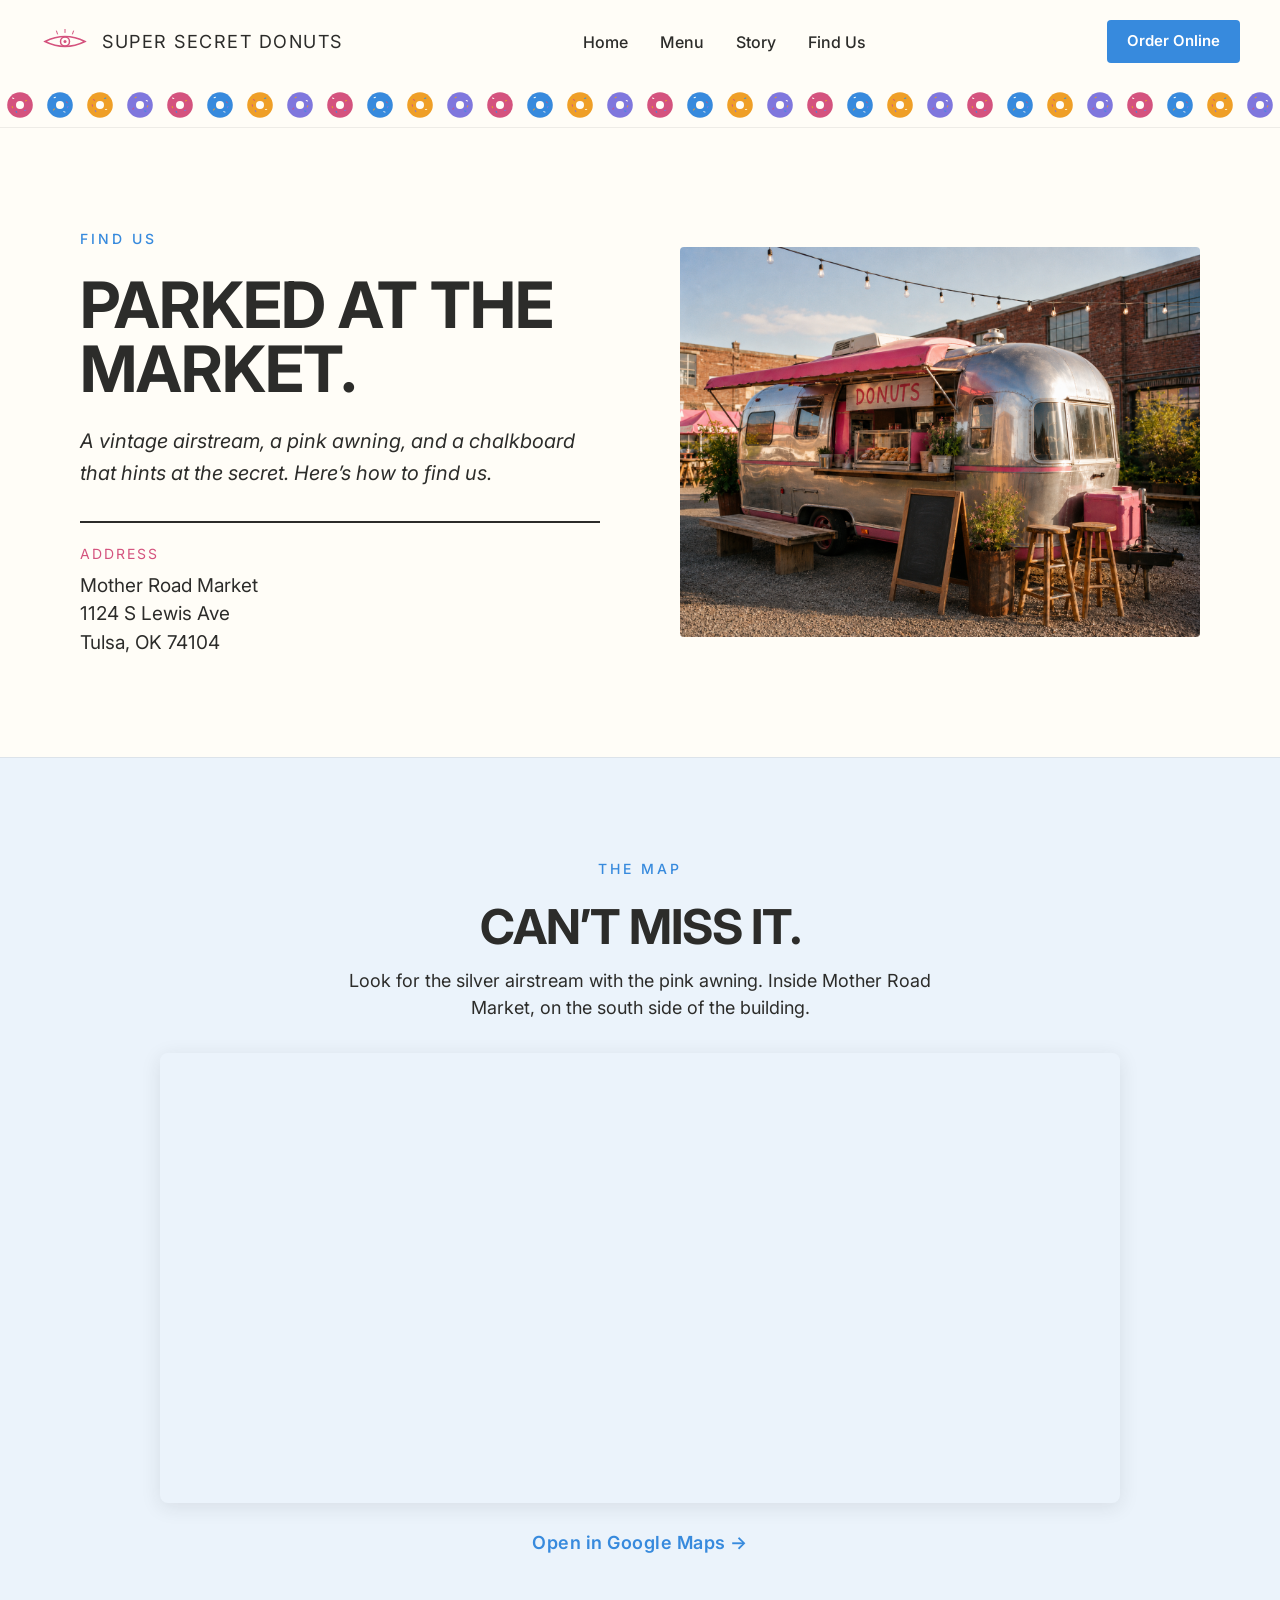
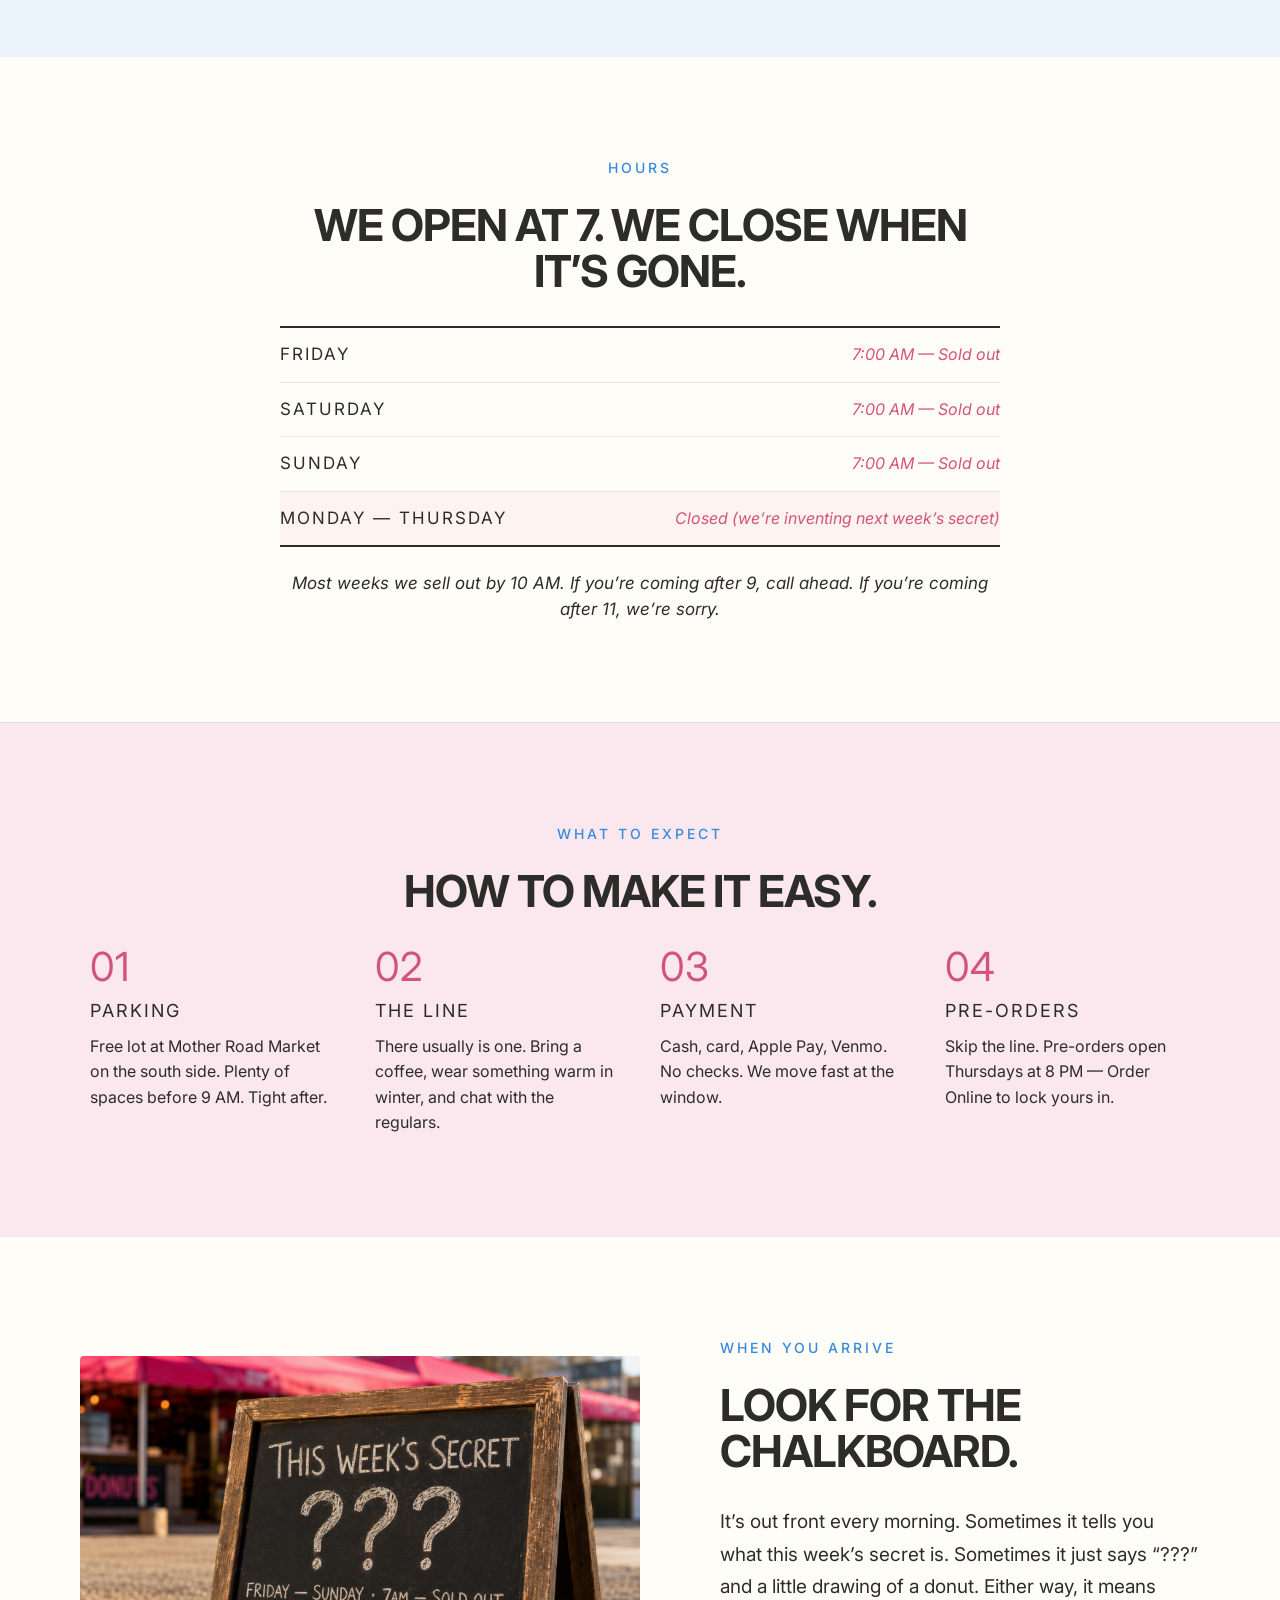
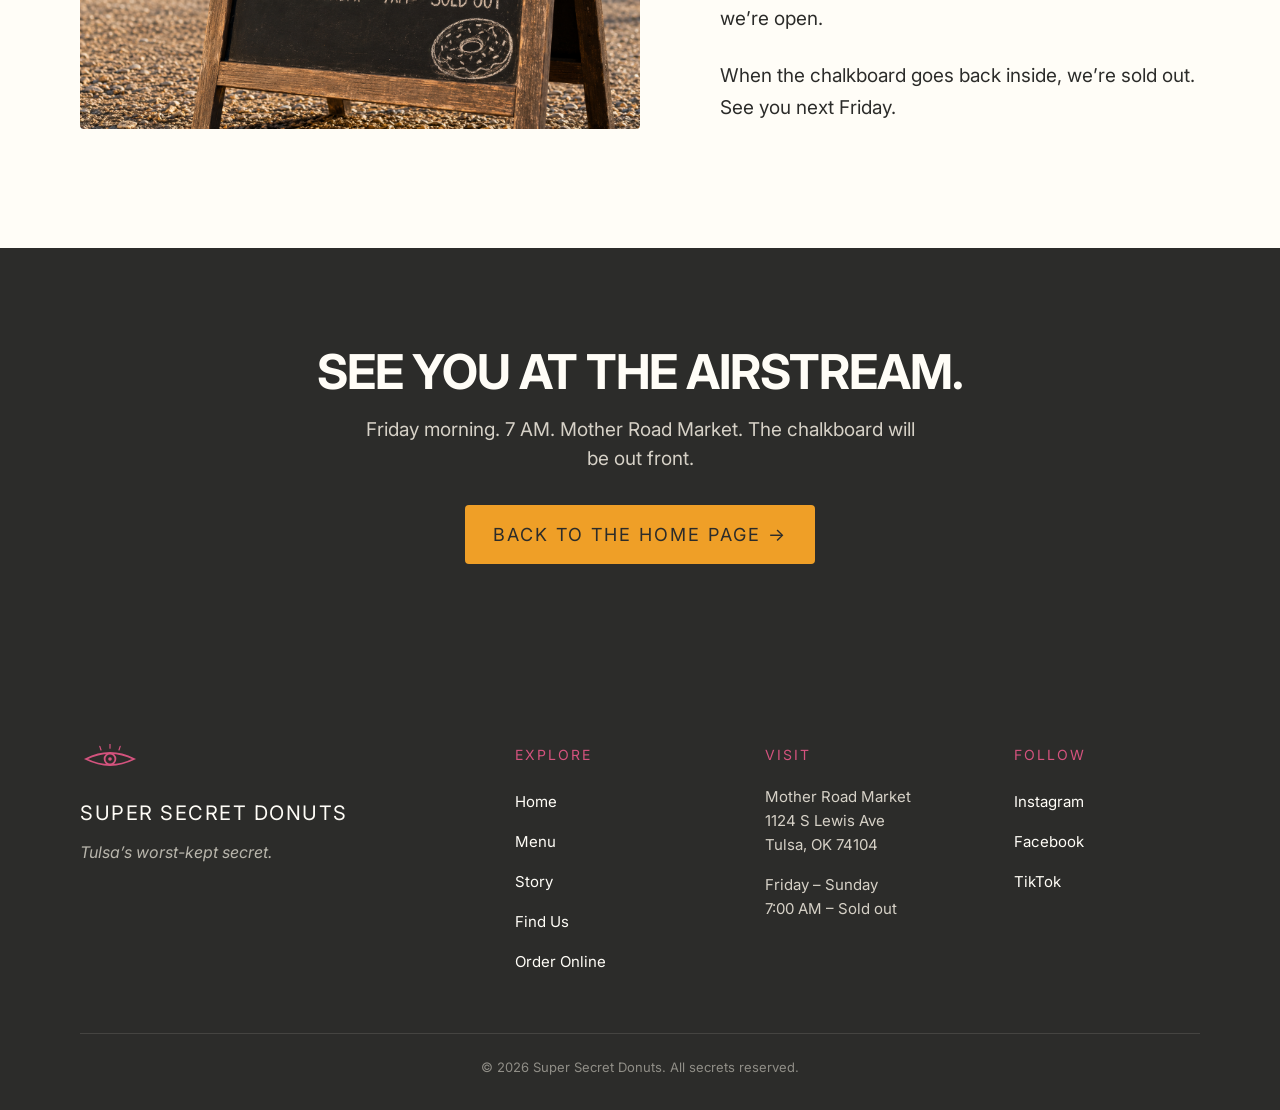
==== findus.html @ 8f509685 "Add files via upload" ====
<!DOCTYPE html>
<html lang="en">
<head>
  <meta charset="UTF-8" />
  <meta name="viewport" content="width=device-width, initial-scale=1.0" />
  <title>Find Us — Super Secret Donuts</title>
  <link rel="stylesheet" href="styles.css" />
  <link href="https://fonts.googleapis.com/css2?family=Inter:wght@400;500;600&display=swap" rel="stylesheet" />
</head>
<body>

  <!-- NAVIGATION BAR -->
  <nav class="nav">
    <div class="nav-left">
      <svg class="logo" viewBox="0 0 100 50" xmlns="http://www.w3.org/2000/svg" aria-label="Super Secret Donuts logo">
        <path d="M 10 25 Q 50 5 90 25 Q 50 45 10 25 Z" fill="none" stroke="#D4537E" stroke-width="3"/>
        <circle cx="50" cy="25" r="9" fill="none" stroke="#D4537E" stroke-width="3"/>
        <circle cx="50" cy="25" r="3" fill="#D4537E"/>
        <line x1="35" y1="10" x2="33" y2="4" stroke="#D4537E" stroke-width="2" stroke-linecap="round"/>
        <line x1="50" y1="7"  x2="50" y2="0" stroke="#D4537E" stroke-width="2" stroke-linecap="round"/>
        <line x1="65" y1="10" x2="67" y2="4" stroke="#D4537E" stroke-width="2" stroke-linecap="round"/>
      </svg>
      <span class="wordmark">SUPER SECRET DONUTS</span>
    </div>
    <ul class="nav-links">
      <li><a href="index.html">Home</a></li>
      <li><a href="menu.html">Menu</a></li>
      <li><a href="story.html">Story</a></li>
      <li><a href="findus.html">Find Us</a></li>
    </ul>
    <a href="#" class="order-button">Order Online</a>
  </nav>

  <!-- DONUT BORDER STRIP -->
  <div class="donut-border" aria-hidden="true">
    <svg width="0" height="0" style="position:absolute" aria-hidden="true">
      <defs>
        <g id="donut-mag"><circle cx="20" cy="20" r="16" fill="#D4537E"/><circle cx="20" cy="20" r="5" fill="#FFFDF7"/><rect x="10" y="11" width="3" height="1.2" rx="0.6" fill="#FFFDF7" transform="rotate(25 11.5 11.6)"/><rect x="26" y="14" width="3" height="1.2" rx="0.6" fill="#EF9F27" transform="rotate(-30 27.5 14.6)"/><rect x="14" y="28" width="3" height="1.2" rx="0.6" fill="#378ADD" transform="rotate(55 15.5 28.6)"/><rect x="25" y="26" width="3" height="1.2" rx="0.6" fill="#7F77DD" transform="rotate(-15 26.5 26.6)"/><rect x="9" y="22" width="3" height="1.2" rx="0.6" fill="#EF9F27" transform="rotate(70 10.5 22.6)"/></g>
        <g id="donut-cyan"><circle cx="20" cy="20" r="16" fill="#378ADD"/><circle cx="20" cy="20" r="5" fill="#FFFDF7"/><rect x="12" y="10" width="3" height="1.2" rx="0.6" fill="#FFFDF7" transform="rotate(-20 13.5 10.6)"/><rect x="27" y="16" width="3" height="1.2" rx="0.6" fill="#D4537E" transform="rotate(40 28.5 16.6)"/><rect x="11" y="25" width="3" height="1.2" rx="0.6" fill="#EF9F27" transform="rotate(-50 12.5 25.6)"/><rect x="24" y="28" width="3" height="1.2" rx="0.6" fill="#FFFDF7" transform="rotate(20 25.5 28.6)"/><rect x="28" y="22" width="3" height="1.2" rx="0.6" fill="#7F77DD" transform="rotate(-60 29.5 22.6)"/></g>
        <g id="donut-yel"><circle cx="20" cy="20" r="16" fill="#EF9F27"/><circle cx="20" cy="20" r="5" fill="#FFFDF7"/><rect x="11" y="13" width="3" height="1.2" rx="0.6" fill="#D4537E" transform="rotate(35 12.5 13.6)"/><rect x="25" y="11" width="3" height="1.2" rx="0.6" fill="#378ADD" transform="rotate(-25 26.5 11.6)"/><rect x="13" y="27" width="3" height="1.2" rx="0.6" fill="#7F77DD" transform="rotate(60 14.5 27.6)"/><rect x="26" y="25" width="3" height="1.2" rx="0.6" fill="#FFFDF7" transform="rotate(-10 27.5 25.6)"/><rect x="9" y="20" width="3" height="1.2" rx="0.6" fill="#D4537E" transform="rotate(75 10.5 20.6)"/></g>
        <g id="donut-pur"><circle cx="20" cy="20" r="16" fill="#7F77DD"/><circle cx="20" cy="20" r="5" fill="#FFFDF7"/><rect x="13" y="10" width="3" height="1.2" rx="0.6" fill="#EF9F27" transform="rotate(-30 14.5 10.6)"/><rect x="27" y="14" width="3" height="1.2" rx="0.6" fill="#FFFDF7" transform="rotate(25 28.5 14.6)"/><rect x="10" y="24" width="3" height="1.2" rx="0.6" fill="#D4537E" transform="rotate(-55 11.5 24.6)"/><rect x="25" y="27" width="3" height="1.2" rx="0.6" fill="#378ADD" transform="rotate(15 26.5 27.6)"/><rect x="28" y="21" width="3" height="1.2" rx="0.6" fill="#EF9F27" transform="rotate(-65 29.5 21.6)"/></g>
      </defs>
    </svg>
    <svg class="donut-icon" viewBox="0 0 40 40"><use href="#donut-mag"/></svg>
    <svg class="donut-icon" viewBox="0 0 40 40"><use href="#donut-cyan"/></svg>
    <svg class="donut-icon" viewBox="0 0 40 40"><use href="#donut-yel"/></svg>
    <svg class="donut-icon" viewBox="0 0 40 40"><use href="#donut-pur"/></svg>
    <svg class="donut-icon" viewBox="0 0 40 40"><use href="#donut-mag"/></svg>
    <svg class="donut-icon" viewBox="0 0 40 40"><use href="#donut-cyan"/></svg>
    <svg class="donut-icon" viewBox="0 0 40 40"><use href="#donut-yel"/></svg>
    <svg class="donut-icon" viewBox="0 0 40 40"><use href="#donut-pur"/></svg>
    <svg class="donut-icon" viewBox="0 0 40 40"><use href="#donut-mag"/></svg>
    <svg class="donut-icon" viewBox="0 0 40 40"><use href="#donut-cyan"/></svg>
    <svg class="donut-icon" viewBox="0 0 40 40"><use href="#donut-yel"/></svg>
    <svg class="donut-icon" viewBox="0 0 40 40"><use href="#donut-pur"/></svg>
    <svg class="donut-icon" viewBox="0 0 40 40"><use href="#donut-mag"/></svg>
    <svg class="donut-icon" viewBox="0 0 40 40"><use href="#donut-cyan"/></svg>
    <svg class="donut-icon" viewBox="0 0 40 40"><use href="#donut-yel"/></svg>
    <svg class="donut-icon" viewBox="0 0 40 40"><use href="#donut-pur"/></svg>
    <svg class="donut-icon" viewBox="0 0 40 40"><use href="#donut-mag"/></svg>
    <svg class="donut-icon" viewBox="0 0 40 40"><use href="#donut-cyan"/></svg>
    <svg class="donut-icon" viewBox="0 0 40 40"><use href="#donut-yel"/></svg>
    <svg class="donut-icon" viewBox="0 0 40 40"><use href="#donut-pur"/></svg>
    <svg class="donut-icon" viewBox="0 0 40 40"><use href="#donut-mag"/></svg>
    <svg class="donut-icon" viewBox="0 0 40 40"><use href="#donut-cyan"/></svg>
    <svg class="donut-icon" viewBox="0 0 40 40"><use href="#donut-yel"/></svg>
    <svg class="donut-icon" viewBox="0 0 40 40"><use href="#donut-pur"/></svg>
    <svg class="donut-icon" viewBox="0 0 40 40"><use href="#donut-mag"/></svg>
    <svg class="donut-icon" viewBox="0 0 40 40"><use href="#donut-cyan"/></svg>
    <svg class="donut-icon" viewBox="0 0 40 40"><use href="#donut-yel"/></svg>
    <svg class="donut-icon" viewBox="0 0 40 40"><use href="#donut-pur"/></svg>
    <svg class="donut-icon" viewBox="0 0 40 40"><use href="#donut-mag"/></svg>
    <svg class="donut-icon" viewBox="0 0 40 40"><use href="#donut-cyan"/></svg>
    <svg class="donut-icon" viewBox="0 0 40 40"><use href="#donut-yel"/></svg>
    <svg class="donut-icon" viewBox="0 0 40 40"><use href="#donut-pur"/></svg>
  </div>

  <!-- PAGE HERO -->
  <section class="findus-page-hero">
    <div class="findus-hero-text">
      <p class="section-overline">FIND US</p>
      <h1 class="findus-page-headline">PARKED AT THE MARKET.</h1>
      <p class="findus-page-sub">A vintage airstream, a pink awning, and a chalkboard that hints at the secret. Here&rsquo;s how to find us.</p>
      <div class="findus-page-address">
        <p class="findus-label">ADDRESS</p>
        <p class="findus-info-text">Mother Road Market<br/>1124 S Lewis Ave<br/>Tulsa, OK 74104</p>
      </div>
    </div>
    <div class="findus-hero-image">
      <img src="airstream.jpg" alt="The Super Secret Donuts airstream at Mother Road Market with a pink awning, donut display, and string lights overhead" />
    </div>
  </section>

  <!-- EMBEDDED MAP -->
  <section class="findus-map-section">
    <p class="section-overline">THE MAP</p>
    <h2 class="findus-map-headline">CAN&rsquo;T MISS IT.</h2>
    <p class="findus-map-sub">Look for the silver airstream with the pink awning. Inside Mother Road Market, on the south side of the building.</p>
    <div class="map-embed">
      <iframe src="https://www.google.com/maps/embed?pb=!1m18!1m12!1m3!1d3225.4!2d-95.9658!3d36.1296!2m3!1f0!2f0!3f0!3m2!1i1024!2i768!4f13.1!3m3!1m2!1s0x0%3A0x0!2sMother+Road+Market!5e0!3m2!1sen!2sus!4v1700000000000!5m2!1sen!2sus" width="100%" height="450" style="border:0;" allowfullscreen loading="lazy" referrerpolicy="no-referrer-when-downgrade" title="Map showing Mother Road Market in Tulsa, Oklahoma"></iframe>
    </div>
    <a href="https://maps.google.com/?q=Mother+Road+Market+Tulsa+OK" target="_blank" rel="noopener" class="text-link">Open in Google Maps &rarr;</a>
  </section>

  <!-- HOURS / SCHEDULE -->
  <section class="findus-hours-section">
    <div class="hours-content">
      <p class="section-overline">HOURS</p>
      <h2 class="findus-section-headline">WE OPEN AT 7. WE CLOSE WHEN IT&rsquo;S GONE.</h2>
      <div class="hours-grid">
        <div class="hours-row">
          <p class="hours-day">FRIDAY</p>
          <p class="hours-time">7:00 AM &mdash; Sold out</p>
        </div>
        <div class="hours-row">
          <p class="hours-day">SATURDAY</p>
          <p class="hours-time">7:00 AM &mdash; Sold out</p>
        </div>
        <div class="hours-row">
          <p class="hours-day">SUNDAY</p>
          <p class="hours-time">7:00 AM &mdash; Sold out</p>
        </div>
        <div class="hours-row hours-row-closed">
          <p class="hours-day">MONDAY &mdash; THURSDAY</p>
          <p class="hours-time">Closed (we&rsquo;re inventing next week&rsquo;s secret)</p>
        </div>
      </div>
      <p class="hours-aside">Most weeks we sell out by 10 AM. If you&rsquo;re coming after 9, call ahead. If you&rsquo;re coming after 11, we&rsquo;re sorry.</p>
    </div>
  </section>

  <!-- WHAT TO EXPECT / PARKING -->
  <section class="findus-expect-section">
    <div class="expect-content">
      <p class="section-overline">WHAT TO EXPECT</p>
      <h2 class="findus-section-headline">HOW TO MAKE IT EASY.</h2>
      <div class="expect-grid">
        <div class="expect-card">
          <p class="expect-number">01</p>
          <p class="expect-headline">PARKING</p>
          <p class="expect-body">Free lot at Mother Road Market on the south side. Plenty of spaces before 9 AM. Tight after.</p>
        </div>
        <div class="expect-card">
          <p class="expect-number">02</p>
          <p class="expect-headline">THE LINE</p>
          <p class="expect-body">There usually is one. Bring a coffee, wear something warm in winter, and chat with the regulars.</p>
        </div>
        <div class="expect-card">
          <p class="expect-number">03</p>
          <p class="expect-headline">PAYMENT</p>
          <p class="expect-body">Cash, card, Apple Pay, Venmo. No checks. We move fast at the window.</p>
        </div>
        <div class="expect-card">
          <p class="expect-number">04</p>
          <p class="expect-headline">PRE-ORDERS</p>
          <p class="expect-body">Skip the line. Pre-orders open Thursdays at 8 PM &mdash; Order Online to lock yours in.</p>
        </div>
      </div>
    </div>
  </section>

  <!-- CHALKBOARD MOMENT -->
  <section class="chalkboard-section">
    <div class="chalkboard-image">
      <img src="chalkboard.jpg" alt="A weathered chalkboard A-frame sign outside the airstream, with handwritten text teasing this week's secret donut" />
    </div>
    <div class="chalkboard-text">
      <p class="section-overline">WHEN YOU ARRIVE</p>
      <h2 class="findus-section-headline">LOOK FOR THE CHALKBOARD.</h2>
      <p class="story-body">It&rsquo;s out front every morning. Sometimes it tells you what this week&rsquo;s secret is. Sometimes it just says &ldquo;???&rdquo; and a little drawing of a donut. Either way, it means we&rsquo;re open.</p>
      <p class="story-body">When the chalkboard goes back inside, we&rsquo;re sold out. See you next Friday.</p>
    </div>
  </section>

  <!-- CTA -->
  <section class="story-cta">
    <h2 class="story-cta-headline">SEE YOU AT THE AIRSTREAM.</h2>
    <p class="story-cta-sub">Friday morning. 7 AM. Mother Road Market. The chalkboard will be out front.</p>
    <a href="index.html" class="story-cta-button">BACK TO THE HOME PAGE &rarr;</a>
  </section>

  <!-- FOOTER -->
  <footer class="footer">
    <div class="footer-grid">
      <div class="footer-brand">
        <svg class="footer-logo" viewBox="0 0 100 50" xmlns="http://www.w3.org/2000/svg" aria-label="Super Secret Donuts logo">
          <path d="M 10 25 Q 50 5 90 25 Q 50 45 10 25 Z" fill="none" stroke="#D4537E" stroke-width="3"/>
          <circle cx="50" cy="25" r="9" fill="none" stroke="#D4537E" stroke-width="3"/>
          <circle cx="50" cy="25" r="3" fill="#D4537E"/>
          <line x1="35" y1="10" x2="33" y2="4" stroke="#D4537E" stroke-width="2" stroke-linecap="round"/>
          <line x1="50" y1="7"  x2="50" y2="0" stroke="#D4537E" stroke-width="2" stroke-linecap="round"/>
          <line x1="65" y1="10" x2="67" y2="4" stroke="#D4537E" stroke-width="2" stroke-linecap="round"/>
        </svg>
        <p class="footer-wordmark">SUPER SECRET DONUTS</p>
        <p class="footer-tagline">Tulsa&rsquo;s worst-kept secret.</p>
      </div>
      <div class="footer-column">
        <p class="footer-heading">EXPLORE</p>
        <ul class="footer-links">
          <li><a href="index.html">Home</a></li>
          <li><a href="menu.html">Menu</a></li>
          <li><a href="story.html">Story</a></li>
          <li><a href="findus.html">Find Us</a></li>
          <li><a href="#">Order Online</a></li>
        </ul>
      </div>
      <div class="footer-column">
        <p class="footer-heading">VISIT</p>
        <p class="footer-info">Mother Road Market<br/>1124 S Lewis Ave<br/>Tulsa, OK 74104</p>
        <p class="footer-info">Friday &ndash; Sunday<br/>7:00 AM &ndash; Sold out</p>
      </div>
      <div class="footer-column">
        <p class="footer-heading">FOLLOW</p>
        <ul class="footer-links">
          <li><a href="#">Instagram</a></li>
          <li><a href="#">Facebook</a></li>
          <li><a href="#">TikTok</a></li>
        </ul>
      </div>
    </div>
    <div class="footer-bottom">
      <p>&copy; 2026 Super Secret Donuts. All secrets reserved.</p>
    </div>
  </footer>

</body>
</html>
---- styles.css ----
/* ============================================
   SUPER SECRET DONUTS — STYLESHEET
   ============================================ */

:root {
  --magenta: #D4537E;
  --cyan: #378ADD;
  --yellow: #EF9F27;
  --purple: #7F77DD;
  --cream: #FFFDF7;
  --charcoal: #2C2C2A;
}

* {
  margin: 0;
  padding: 0;
  box-sizing: border-box;
}

body {
  background-color: var(--cream);
  color: var(--charcoal);
  font-family: 'Inter', sans-serif;
  font-size: 20px;
  line-height: 1.5;
  overflow-x: hidden;
}

/* ---- NAVIGATION ---- */
.nav {
  display: flex;
  align-items: center;
  justify-content: space-between;
  padding: 20px 40px;
  background-color: var(--cream);
  position: sticky;
  top: 0;
  z-index: 100;
}

/* ---- DONUT BORDER STRIP ---- */
.donut-border {
  display: flex;
  align-items: center;
  justify-content: space-around;
  flex-wrap: nowrap;
  gap: 0;
  padding: 6px 0;
  background-color: var(--cream);
  position: sticky;
  top: 80px;
  z-index: 99;
  border-bottom: 1px solid rgba(44, 44, 42, 0.08);
  overflow: hidden;
  width: 100%;
}

.donut-icon {
  width: 32px;
  height: 32px;
  flex-shrink: 0;
}

.nav-left {
  display: flex;
  align-items: center;
  gap: 12px;
}

.logo {
  width: 50px;
  height: 25px;
}

.wordmark {
  font-family: 'Impact', 'Anton', 'Inter', sans-serif;
  font-size: 18px;
  letter-spacing: 1.5px;
  color: var(--charcoal);
}

.nav-links {
  display: flex;
  gap: 32px;
  list-style: none;
}

.nav-links a {
  color: var(--charcoal);
  text-decoration: none;
  font-size: 16px;
  font-weight: 500;
  transition: color 0.2s ease;
}

.nav-links a:hover {
  color: var(--magenta);
}

.order-button {
  background-color: var(--cyan);
  color: white;
  padding: 10px 20px;
  border-radius: 4px;
  text-decoration: none;
  font-weight: 600;
  font-size: 15px;
  transition: background-color 0.2s ease;
}

.order-button:hover {
  background-color: #2870BC;
}

/* ---- HERO ZONE ---- */
.hero {
  display: flex;
  align-items: center;
  justify-content: space-between;
  min-height: calc(100vh - 80px);
  padding: 60px 40px 60px 80px;
  position: relative;
  overflow: hidden;
}

.hero-text {
  max-width: 600px;
  z-index: 2;
}

.overline {
  font-size: 16px;
  color: var(--cyan);
  letter-spacing: 2px;
  margin-bottom: 80px;
  font-weight: 500;
}

.arrow {
  display: inline-block;
  animation: bounce 2s ease-in-out infinite;
}

@keyframes bounce {
  0%, 100% { transform: translateY(0); }
  50% { transform: translateY(6px); }
}

.headline {
  font-family: 'Impact', 'Anton', 'Inter', sans-serif;
  font-size: 72px;
  line-height: 1;
  color: var(--charcoal);
  letter-spacing: -1px;
  margin-bottom: 24px;
  animation: fadeIn 1.2s ease-out;
}

.subtitle {
  font-size: 20px;
  font-style: italic;
  color: var(--cyan);
  animation: fadeIn 1.6s ease-out;
}

.hero-explainer {
  font-size: 16px;
  color: var(--charcoal);
  margin-top: 24px;
  letter-spacing: 0.5px;
  animation: fadeIn 2s ease-out;
}

@keyframes fadeIn {
  from { opacity: 0; transform: translateY(10px); }
  to { opacity: 1; transform: translateY(0); }
}

.hero-image {
  position: absolute;
  right: -25%;
  top: 50%;
  transform: translateY(-50%);
  width: 70%;
  max-width: 800px;
  z-index: 1;
}

.hero-image img {
  width: 100%;
  height: auto;
  display: block;
}

/* ---- ABOUT PREVIEW ---- */
.about-preview {
  display: flex;
  align-items: center;
  justify-content: space-between;
  gap: 80px;
  padding: 120px 80px;
  background-color: var(--cream);
}

.about-text {
  flex: 1;
  max-width: 540px;
}

.section-overline {
  font-size: 14px;
  color: var(--cyan);
  letter-spacing: 3px;
  margin-bottom: 24px;
  font-weight: 500;
}

.section-headline {
  font-family: 'Impact', 'Anton', 'Inter', sans-serif;
  font-size: 56px;
  line-height: 1;
  color: var(--charcoal);
  letter-spacing: -1px;
  margin-bottom: 32px;
}

.section-body {
  font-size: 20px;
  line-height: 1.6;
  color: var(--charcoal);
  margin-bottom: 32px;
}

.text-link {
  display: inline-block;
  color: var(--cyan);
  text-decoration: none;
  font-size: 18px;
  font-weight: 600;
  letter-spacing: 0.5px;
  transition: transform 0.2s ease, color 0.2s ease;
}

.text-link:hover {
  color: var(--magenta);
  transform: translateX(4px);
}

.about-image {
  flex: 1;
  max-width: 500px;
}

.about-image img {
  width: 100%;
  height: auto;
  display: block;
  border-radius: 4px;
}

/* ============================================
   FLAVOR ARCHIVE PREVIEW
   ============================================ */

.archive-preview {
  padding: 120px 80px;
  background-color: #EBF3FB;
  border-top: 1px solid rgba(44, 44, 42, 0.08);
}

.archive-header {
  text-align: center;
  max-width: 720px;
  margin: 0 auto 64px auto;
}

.archive-intro {
  font-size: 18px;
  font-style: italic;
  color: var(--cyan);
  margin-top: 16px;
}

.archive-grid {
  display: grid;
  grid-template-columns: repeat(3, 1fr);
  gap: 40px;
  max-width: 1100px;
  margin: 0 auto 64px auto;
}

.archive-card {
  display: flex;
  flex-direction: column;
  align-items: center;
  transition: transform 0.3s ease;
}

.archive-card:hover {
  transform: translateY(-4px);
}

.archive-card img {
  width: 100%;
  height: auto;
  display: block;
  border-radius: 4px;
  margin-bottom: 16px;
}

.archive-name {
  font-family: 'Impact', 'Anton', 'Inter', sans-serif;
  font-size: 22px;
  letter-spacing: 1px;
  color: var(--charcoal);
  text-align: center;
}

.archive-footer {
  text-align: center;
}

/* ============================================
   FIND US PREVIEW
   ============================================ */

.findus-preview {
  display: flex;
  align-items: center;
  justify-content: space-between;
  gap: 80px;
  padding: 120px 80px;
  background-color: #FBE8EF;
  border-top: 1px solid rgba(44, 44, 42, 0.08);
  position: relative;
  overflow: hidden;
}

.findus-sprinkles {
  position: absolute;
  top: 0;
  left: 0;
  width: 100%;
  height: 100%;
  pointer-events: none;
  z-index: 1;
}

.findus-image,
.findus-text {
  position: relative;
  z-index: 2;
}

.findus-image {
  flex: 1;
  max-width: 600px;
}

.findus-image img {
  width: 100%;
  height: auto;
  display: block;
  border-radius: 4px;
}

.findus-text {
  flex: 1;
  max-width: 480px;
}

.findus-details {
  margin-bottom: 28px;
}

.findus-label {
  font-family: 'Impact', 'Anton', 'Inter', sans-serif;
  font-size: 14px;
  letter-spacing: 2px;
  color: var(--magenta);
  margin-bottom: 8px;
}

.findus-info {
  font-size: 19px;
  line-height: 1.5;
  color: var(--charcoal);
}

.findus-aside {
  font-style: italic;
  color: var(--cyan);
  font-size: 17px;
}

/* ============================================
   NEWSLETTER SIGNUP
   ============================================ */

.newsletter {
  padding: 120px 80px;
  background-color: #FAF3E0;
  text-align: center;
  border-top: 1px solid rgba(44, 44, 42, 0.08);
}

.newsletter-headline {
  font-family: 'Impact', 'Anton', 'Inter', sans-serif;
  font-size: 56px;
  line-height: 1;
  color: var(--charcoal);
  letter-spacing: -1px;
  margin-bottom: 16px;
}

.newsletter-subtitle {
  font-size: 19px;
  color: var(--charcoal);
  max-width: 560px;
  margin: 0 auto 40px auto;
  line-height: 1.5;
}

.newsletter-form {
  display: flex;
  justify-content: center;
  gap: 12px;
  max-width: 560px;
  margin: 0 auto 16px auto;
}

.newsletter-input {
  flex: 1;
  padding: 14px 18px;
  border: 2px solid var(--charcoal);
  background-color: var(--cream);
  color: var(--charcoal);
  font-family: 'Inter', sans-serif;
  font-size: 16px;
  border-radius: 4px;
  outline: none;
  transition: border-color 0.2s ease;
}

.newsletter-input:focus {
  border-color: var(--magenta);
}

.newsletter-input::placeholder {
  color: rgba(44, 44, 42, 0.45);
}

.newsletter-button {
  padding: 14px 24px;
  background-color: var(--magenta);
  color: white;
  border: none;
  font-family: 'Impact', 'Anton', 'Inter', sans-serif;
  font-size: 16px;
  letter-spacing: 1.5px;
  border-radius: 4px;
  cursor: pointer;
  transition: background-color 0.2s ease, transform 0.2s ease;
}

.newsletter-button:hover {
  background-color: #B8426A;
  transform: translateX(2px);
}

.newsletter-fineprint {
  font-size: 14px;
  font-style: italic;
  color: rgba(44, 44, 42, 0.55);
  margin-top: 8px;
}

/* ============================================
   FOOTER
   ============================================ */

.footer {
  background-color: var(--charcoal);
  color: var(--cream);
  padding: 80px 80px 32px 80px;
}

.footer-grid {
  display: grid;
  grid-template-columns: 2fr 1fr 1fr 1fr;
  gap: 64px;
  max-width: 1200px;
  margin: 0 auto;
  padding-bottom: 48px;
  border-bottom: 1px solid rgba(244, 239, 227, 0.12);
}

.footer-brand .footer-logo {
  width: 60px;
  height: 30px;
  margin-bottom: 16px;
}

.footer-wordmark {
  font-family: 'Impact', 'Anton', 'Inter', sans-serif;
  font-size: 20px;
  letter-spacing: 1.5px;
  color: var(--cream);
  margin-bottom: 12px;
}

.footer-tagline {
  font-size: 16px;
  font-style: italic;
  color: rgba(244, 239, 227, 0.7);
}

.footer-heading {
  font-family: 'Impact', 'Anton', 'Inter', sans-serif;
  font-size: 14px;
  letter-spacing: 2px;
  color: var(--magenta);
  margin-bottom: 20px;
}

.footer-links {
  list-style: none;
}

.footer-links li {
  margin-bottom: 10px;
}

.footer-links a {
  color: var(--cream);
  text-decoration: none;
  font-size: 15px;
  transition: color 0.2s ease;
}

.footer-links a:hover {
  color: var(--cyan);
}

.footer-info {
  font-size: 15px;
  line-height: 1.6;
  color: rgba(244, 239, 227, 0.85);
  margin-bottom: 16px;
}

.footer-bottom {
  max-width: 1200px;
  margin: 0 auto;
  padding-top: 24px;
  text-align: center;
  font-size: 13px;
  color: rgba(244, 239, 227, 0.5);
}

/* ============================================
   STORY PAGE
   ============================================ */

.story-hero {
  display: flex;
  align-items: center;
  justify-content: space-between;
  gap: 80px;
  padding: 100px 80px;
  background-color: var(--cream);
}

.story-hero-text {
  flex: 1;
  max-width: 560px;
}

.story-hero-headline {
  font-family: 'Impact', 'Anton', 'Inter', sans-serif;
  font-size: 64px;
  line-height: 1;
  color: var(--charcoal);
  letter-spacing: -1px;
  margin-bottom: 24px;
  margin-top: 16px;
}

.story-hero-sub {
  font-size: 22px;
  line-height: 1.5;
  color: var(--charcoal);
  font-style: italic;
}

.story-hero-image {
  flex: 1;
  max-width: 500px;
}

.story-hero-image img {
  width: 100%;
  height: auto;
  display: block;
  border-radius: 4px;
}

.story-section {
  padding: 100px 80px;
  background-color: var(--cream);
}

.story-section-tinted {
  background-color: #FBE8EF;
}

.story-content {
  max-width: 720px;
  margin: 0 auto;
}

.story-content-wide {
  max-width: 1100px;
  margin: 0 auto;
  display: flex;
  align-items: center;
  gap: 80px;
}

.story-text-col {
  flex: 1;
}

.story-image-col {
  flex: 1;
}

.story-image-col img {
  width: 100%;
  height: auto;
  display: block;
  border-radius: 4px;
}

.story-section-headline {
  font-family: 'Impact', 'Anton', 'Inter', sans-serif;
  font-size: 48px;
  line-height: 1.05;
  color: var(--charcoal);
  letter-spacing: -1px;
  margin-bottom: 32px;
  margin-top: 16px;
}

.story-body {
  font-size: 19px;
  line-height: 1.7;
  color: var(--charcoal);
  margin-bottom: 24px;
}

.story-pullquote {
  font-family: 'Impact', 'Anton', 'Inter', sans-serif;
  font-size: 32px;
  line-height: 1.2;
  color: var(--magenta);
  border-left: 4px solid var(--magenta);
  padding-left: 24px;
  margin: 40px 0;
  font-style: normal;
}

.story-cta {
  text-align: center;
  padding: 100px 40px;
  background-color: var(--charcoal);
  color: var(--cream);
}

.story-cta-headline {
  font-family: 'Impact', 'Anton', 'Inter', sans-serif;
  font-size: 48px;
  line-height: 1;
  letter-spacing: -1px;
  margin-bottom: 20px;
  color: var(--cream);
}

.story-cta-sub {
  font-size: 19px;
  line-height: 1.5;
  margin-bottom: 32px;
  max-width: 560px;
  margin-left: auto;
  margin-right: auto;
  color: rgba(244, 239, 227, 0.85);
}

.story-cta-button {
  display: inline-block;
  padding: 16px 28px;
  background-color: var(--yellow);
  color: var(--charcoal);
  text-decoration: none;
  font-family: 'Impact', 'Anton', 'Inter', sans-serif;
  font-size: 18px;
  letter-spacing: 2px;
  border-radius: 4px;
  transition: background-color 0.2s ease, transform 0.2s ease;
}

.story-cta-button:hover {
  background-color: #D88914;
  transform: translateX(4px);
}

/* ============================================
   MENU PAGE
   ============================================ */

.menu-hero {
  text-align: center;
  padding: 100px 80px 80px 80px;
  background-color: var(--cream);
}

.menu-hero-headline {
  font-family: 'Impact', 'Anton', 'Inter', sans-serif;
  font-size: 64px;
  line-height: 1;
  color: var(--charcoal);
  letter-spacing: -1px;
  margin: 16px 0 24px 0;
}

.menu-hero-sub {
  font-size: 20px;
  line-height: 1.6;
  color: var(--charcoal);
  max-width: 720px;
  margin: 0 auto;
}

.menu-this-week {
  display: flex;
  align-items: center;
  justify-content: space-between;
  gap: 80px;
  padding: 100px 80px;
  background-color: #FBE8EF;
  border-top: 1px solid rgba(44, 44, 42, 0.08);
}

.this-week-image {
  flex: 1;
  max-width: 520px;
}

.this-week-image img {
  width: 100%;
  height: auto;
  display: block;
  border-radius: 4px;
}

.this-week-text {
  flex: 1;
  max-width: 500px;
}

.this-week-headline {
  font-family: 'Impact', 'Anton', 'Inter', sans-serif;
  font-size: 56px;
  line-height: 1;
  color: var(--charcoal);
  letter-spacing: 2px;
  margin: 16px 0 24px 0;
}

.this-week-tease {
  font-size: 19px;
  font-style: italic;
  line-height: 1.6;
  color: var(--charcoal);
  margin-bottom: 32px;
}

.price-block {
  border-top: 2px solid var(--charcoal);
  border-bottom: 2px solid var(--charcoal);
  padding: 16px 0;
  margin-bottom: 32px;
}

.price-row {
  display: flex;
  justify-content: space-between;
  align-items: baseline;
  padding: 8px 0;
  font-size: 17px;
}

.price-label {
  font-family: 'Impact', 'Anton', 'Inter', sans-serif;
  letter-spacing: 2px;
  color: var(--charcoal);
}

.price-amount {
  font-family: 'Impact', 'Anton', 'Inter', sans-serif;
  font-size: 22px;
  color: var(--magenta);
}

.how-it-works {
  padding: 100px 80px;
  background-color: var(--cream);
}

.how-grid {
  display: grid;
  grid-template-columns: repeat(3, 1fr);
  gap: 48px;
  max-width: 1100px;
  margin: 0 auto;
}

.how-step {
  text-align: left;
}

.how-number {
  font-family: 'Impact', 'Anton', 'Inter', sans-serif;
  font-size: 48px;
  color: var(--magenta);
  margin-bottom: 12px;
  line-height: 1;
}

.how-headline {
  font-family: 'Impact', 'Anton', 'Inter', sans-serif;
  font-size: 22px;
  color: var(--charcoal);
  letter-spacing: 0.5px;
  margin-bottom: 12px;
}

.how-body {
  font-size: 17px;
  line-height: 1.6;
  color: var(--charcoal);
}

.allergens {
  padding: 80px 80px;
  background-color: #FAF3E0;
  text-align: center;
  border-top: 1px solid rgba(44, 44, 42, 0.08);
}

.allergens-heading {
  font-family: 'Impact', 'Anton', 'Inter', sans-serif;
  font-size: 14px;
  letter-spacing: 3px;
  color: var(--magenta);
  margin-bottom: 16px;
}

.allergens-body {
  font-size: 17px;
  line-height: 1.6;
  color: var(--charcoal);
  max-width: 720px;
  margin: 0 auto;
  font-style: italic;
}

/* ============================================
   FIND US PAGE
   ============================================ */

.findus-page-hero {
  display: flex;
  align-items: center;
  justify-content: space-between;
  gap: 80px;
  padding: 100px 80px;
  background-color: var(--cream);
}

.findus-hero-text {
  flex: 1;
  max-width: 540px;
}

.findus-page-headline {
  font-family: 'Impact', 'Anton', 'Inter', sans-serif;
  font-size: 64px;
  line-height: 1;
  color: var(--charcoal);
  letter-spacing: -1px;
  margin: 16px 0 24px 0;
}

.findus-page-sub {
  font-size: 20px;
  line-height: 1.6;
  color: var(--charcoal);
  font-style: italic;
  margin-bottom: 32px;
}

.findus-page-address {
  border-top: 2px solid var(--charcoal);
  padding-top: 20px;
}

.findus-info-text {
  font-size: 19px;
  line-height: 1.5;
  color: var(--charcoal);
}

.findus-hero-image {
  flex: 1;
  max-width: 580px;
}

.findus-hero-image img {
  width: 100%;
  height: auto;
  display: block;
  border-radius: 4px;
}

.findus-map-section {
  padding: 100px 80px;
  background-color: #EBF3FB;
  text-align: center;
  border-top: 1px solid rgba(44, 44, 42, 0.08);
}

.findus-map-headline {
  font-family: 'Impact', 'Anton', 'Inter', sans-serif;
  font-size: 48px;
  line-height: 1;
  color: var(--charcoal);
  letter-spacing: -1px;
  margin: 16px 0 16px 0;
}

.findus-map-sub {
  font-size: 18px;
  color: var(--charcoal);
  max-width: 640px;
  margin: 0 auto 32px auto;
  line-height: 1.5;
}

.map-embed {
  max-width: 960px;
  margin: 0 auto 24px auto;
  border-radius: 8px;
  overflow: hidden;
  box-shadow: 0 4px 20px rgba(44, 44, 42, 0.1);
}

.map-embed iframe {
  display: block;
}

.findus-hours-section {
  padding: 100px 80px;
  background-color: var(--cream);
}

.hours-content {
  max-width: 720px;
  margin: 0 auto;
  text-align: center;
}

.findus-section-headline {
  font-family: 'Impact', 'Anton', 'Inter', sans-serif;
  font-size: 44px;
  line-height: 1.05;
  color: var(--charcoal);
  letter-spacing: -1px;
  margin: 16px 0 32px 0;
}

.hours-grid {
  border-top: 2px solid var(--charcoal);
  border-bottom: 2px solid var(--charcoal);
  margin-bottom: 24px;
  text-align: left;
}

.hours-row {
  display: flex;
  justify-content: space-between;
  align-items: baseline;
  padding: 14px 0;
  border-bottom: 1px solid rgba(44, 44, 42, 0.1);
}

.hours-row:last-child {
  border-bottom: none;
}

.hours-row-closed {
  background-color: rgba(212, 83, 126, 0.05);
}

.hours-day {
  font-family: 'Impact', 'Anton', 'Inter', sans-serif;
  font-size: 17px;
  letter-spacing: 2px;
  color: var(--charcoal);
}

.hours-time {
  font-size: 16px;
  color: var(--magenta);
  font-style: italic;
}

.hours-aside {
  font-size: 17px;
  font-style: italic;
  color: var(--charcoal);
  line-height: 1.5;
}

.findus-expect-section {
  padding: 100px 80px;
  background-color: #FBE8EF;
  border-top: 1px solid rgba(44, 44, 42, 0.08);
}

.expect-content {
  max-width: 1100px;
  margin: 0 auto;
  text-align: center;
}

.expect-grid {
  display: grid;
  grid-template-columns: repeat(4, 1fr);
  gap: 40px;
  margin-top: 32px;
  text-align: left;
}

.expect-card {
  display: flex;
  flex-direction: column;
}

.expect-number {
  font-family: 'Impact', 'Anton', 'Inter', sans-serif;
  font-size: 40px;
  color: var(--magenta);
  margin-bottom: 10px;
  line-height: 1;
}

.expect-headline {
  font-family: 'Impact', 'Anton', 'Inter', sans-serif;
  font-size: 18px;
  letter-spacing: 2px;
  color: var(--charcoal);
  margin-bottom: 10px;
}

.expect-body {
  font-size: 16px;
  line-height: 1.6;
  color: var(--charcoal);
}

.chalkboard-section {
  display: flex;
  align-items: center;
  justify-content: space-between;
  gap: 80px;
  padding: 100px 80px;
  background-color: var(--cream);
  border-top: 1px solid rgba(44, 44, 42, 0.08);
}

.chalkboard-image {
  flex: 1;
  max-width: 560px;
}

.chalkboard-image img {
  width: 100%;
  height: auto;
  display: block;
  border-radius: 4px;
}

.chalkboard-text {
  flex: 1;
  max-width: 480px;
}

/* ---- MOBILE ---- */
@media (max-width: 768px) {
  .nav {
    flex-wrap: wrap;
    padding: 16px 20px;
    gap: 12px;
  }

  .nav-links {
    order: 3;
    width: 100%;
    justify-content: center;
    gap: 20px;
  }

  .hero {
    flex-direction: column;
    padding: 40px 20px;
    text-align: left;
  }

  .headline {
    font-size: 44px;
  }

  .hero-image {
    position: relative;
    right: auto;
    top: auto;
    transform: none;
    width: 100%;
    margin-top: 40px;
  }

  .about-preview {
    flex-direction: column;
    padding: 60px 20px;
    gap: 40px;
  }

  .section-headline {
    font-size: 36px;
  }

  .archive-preview {
    padding: 60px 20px;
  }

  .archive-grid {
    grid-template-columns: repeat(2, 1fr);
    gap: 24px;
  }

  .archive-name {
    font-size: 16px;
  }

  .findus-preview {
    flex-direction: column;
    padding: 60px 20px;
    gap: 40px;
  }

  .newsletter {
    padding: 60px 20px;
  }

  .newsletter-headline {
    font-size: 36px;
  }

  .newsletter-form {
    flex-direction: column;
  }

  .footer {
    padding: 60px 20px 24px 20px;
  }

  .footer-grid {
    grid-template-columns: 1fr;
    gap: 40px;
    padding-bottom: 32px;
  }

  .story-hero {
    flex-direction: column;
    padding: 60px 20px;
    gap: 40px;
  }

  .story-hero-headline {
    font-size: 40px;
  }

  .story-section {
    padding: 60px 20px;
  }

  .story-section-headline {
    font-size: 32px;
  }

  .story-content-wide {
    flex-direction: column;
    gap: 40px;
  }

  .story-pullquote {
    font-size: 24px;
    padding-left: 16px;
  }

  .story-cta {
    padding: 60px 20px;
  }

  .story-cta-headline {
    font-size: 32px;
  }

  .menu-hero {
    padding: 60px 20px;
  }

  .menu-hero-headline {
    font-size: 40px;
  }

  .menu-this-week {
    flex-direction: column;
    padding: 60px 20px;
    gap: 40px;
  }

  .this-week-headline {
    font-size: 40px;
  }

  .how-it-works {
    padding: 60px 20px;
  }

  .how-grid {
    grid-template-columns: 1fr;
    gap: 40px;
  }

  .allergens {
    padding: 60px 20px;
  }

  .findus-page-hero {
    flex-direction: column;
    padding: 60px 20px;
    gap: 40px;
  }

  .findus-page-headline {
    font-size: 40px;
  }

  .findus-map-section,
  .findus-hours-section,
  .findus-expect-section,
  .chalkboard-section {
    padding: 60px 20px;
  }

  .findus-map-headline,
  .findus-section-headline {
    font-size: 32px;
  }

  .expect-grid {
    grid-template-columns: 1fr;
    gap: 32px;
  }

  .chalkboard-section {
    flex-direction: column;
    gap: 40px;
  }

  .map-embed iframe {
    height: 320px;
  }
}
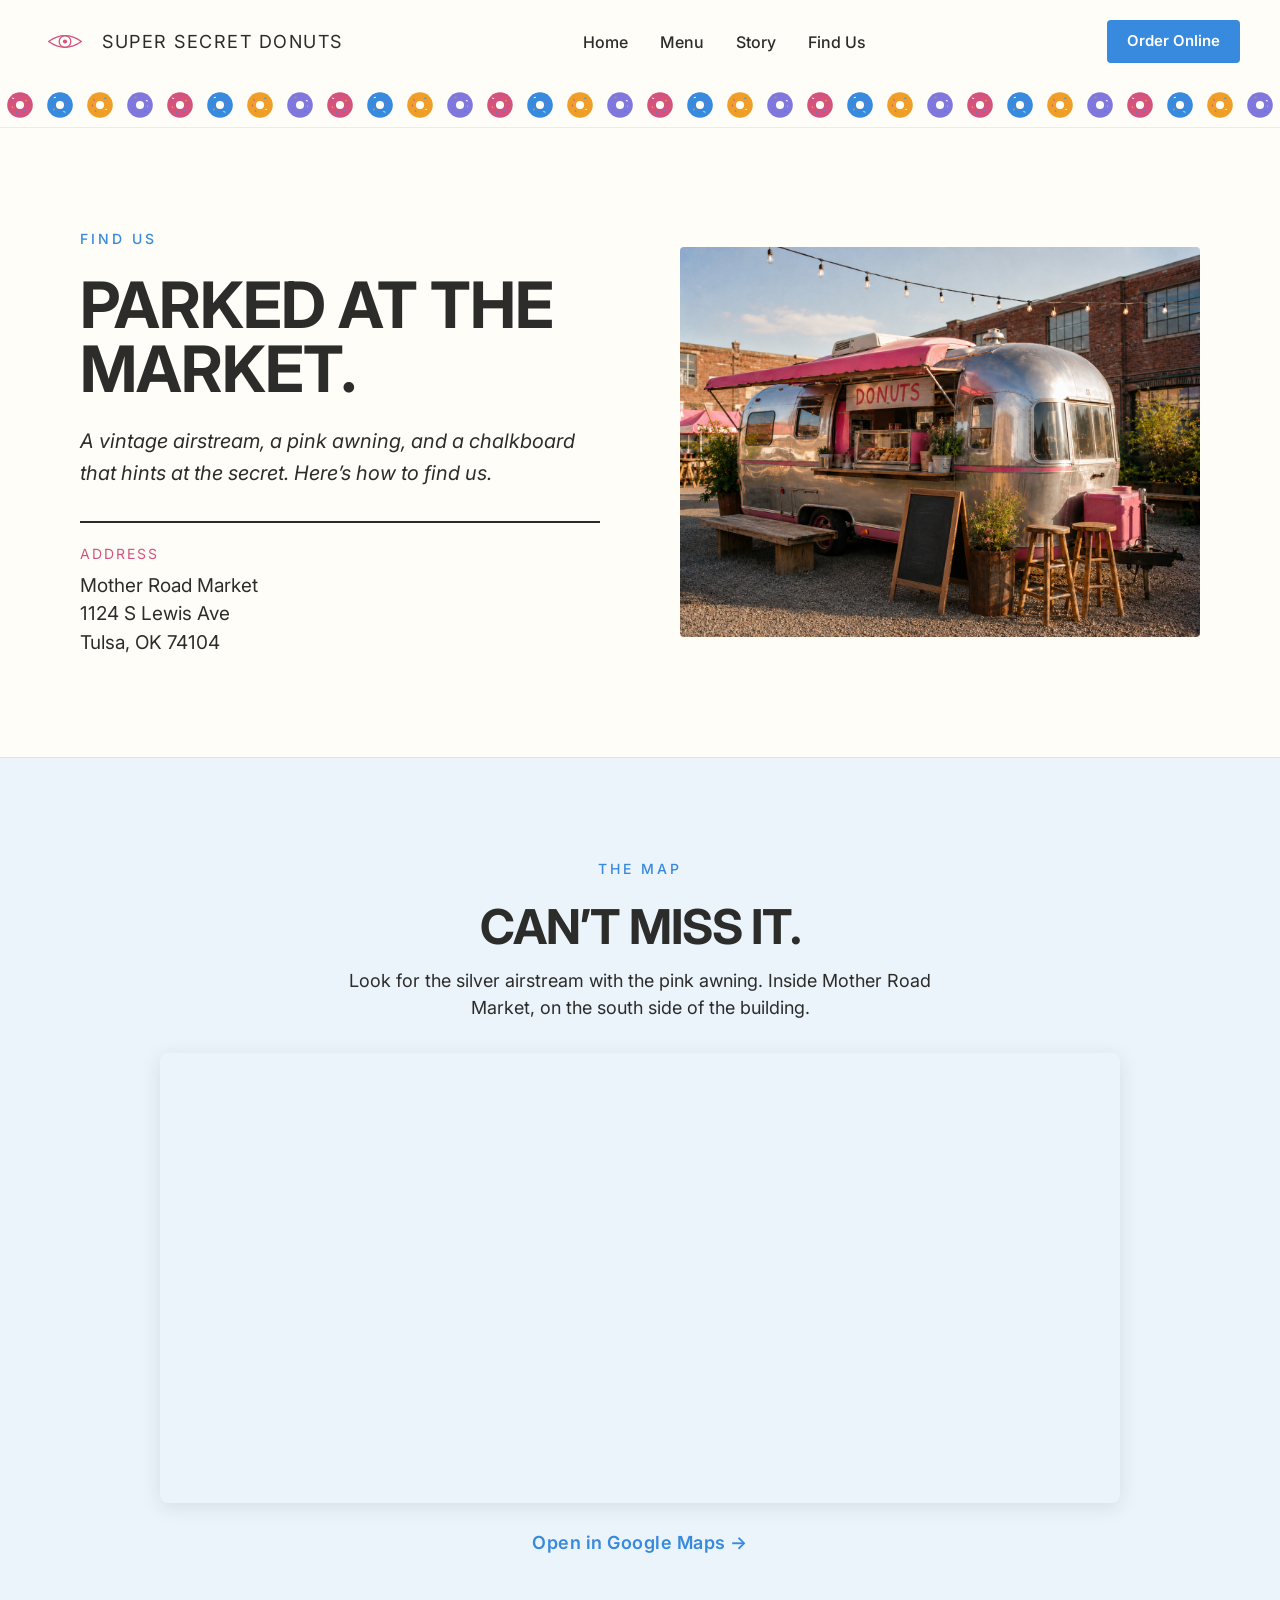
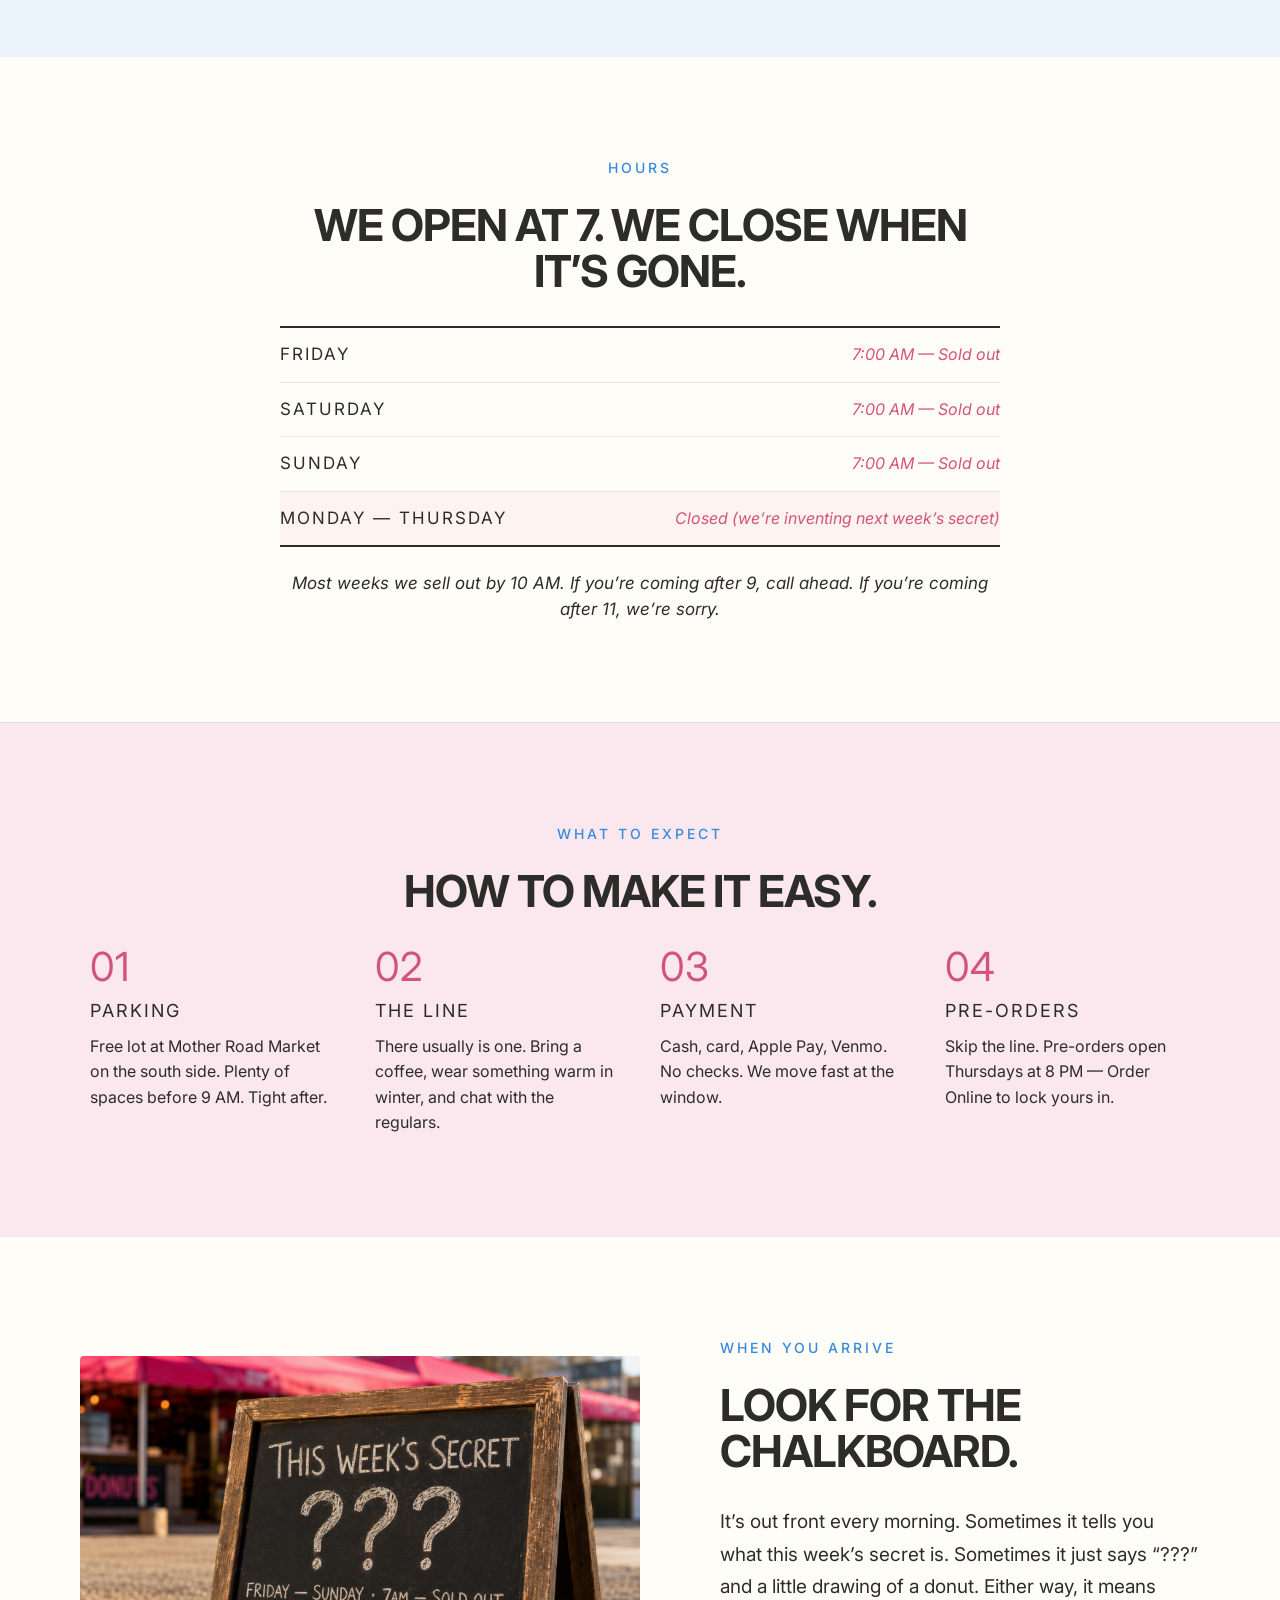
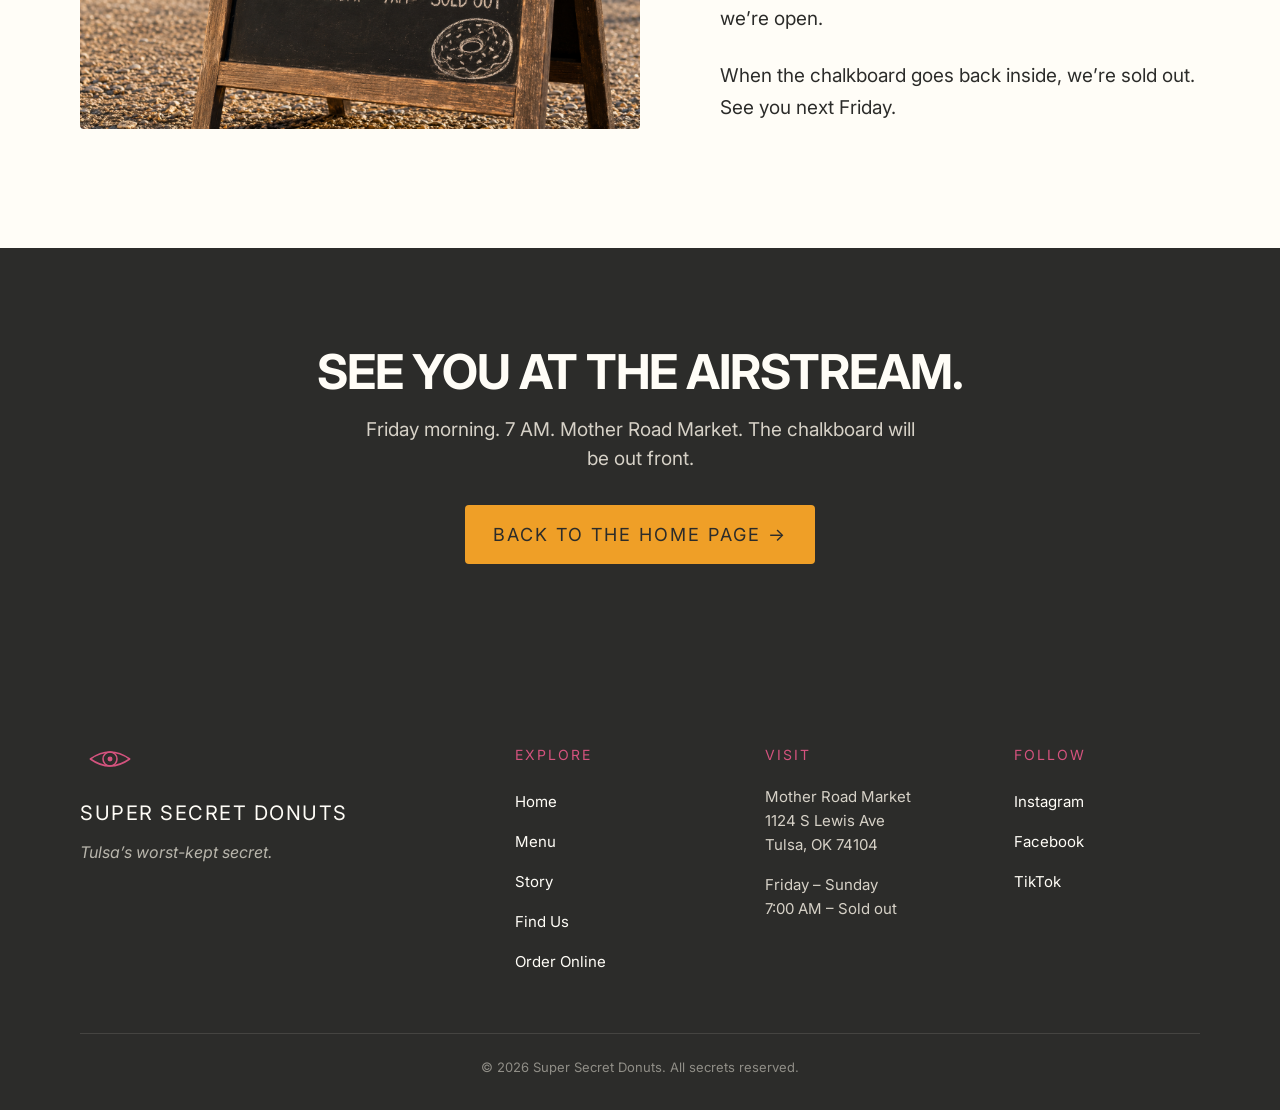
==== commit 7fed4c33: "Add files via upload" ====
--- a/findus.html
+++ b/findus.html
@@ -12,13 +12,10 @@
   <!-- NAVIGATION BAR -->
   <nav class="nav">
     <div class="nav-left">
-      <svg class="logo" viewBox="0 0 100 50" xmlns="http://www.w3.org/2000/svg" aria-label="Super Secret Donuts logo">
-        <path d="M 10 25 Q 50 5 90 25 Q 50 45 10 25 Z" fill="none" stroke="#D4537E" stroke-width="3"/>
-        <circle cx="50" cy="25" r="9" fill="none" stroke="#D4537E" stroke-width="3"/>
-        <circle cx="50" cy="25" r="3" fill="#D4537E"/>
-        <line x1="35" y1="10" x2="33" y2="4" stroke="#D4537E" stroke-width="2" stroke-linecap="round"/>
-        <line x1="50" y1="7"  x2="50" y2="0" stroke="#D4537E" stroke-width="2" stroke-linecap="round"/>
-        <line x1="65" y1="10" x2="67" y2="4" stroke="#D4537E" stroke-width="2" stroke-linecap="round"/>
+      <svg class="logo" viewBox="-2 -4 104 58" xmlns="http://www.w3.org/2000/svg" aria-label="Super Secret Donuts logo">
+        <path d="M 12 25 Q 50 -2 88 25 Q 50 52 12 25 Z" fill="none" stroke="#D4537E" stroke-width="3" stroke-linejoin="round"/>
+        <circle cx="50" cy="25" r="13.5" fill="none" stroke="#D4537E" stroke-width="3"/>
+        <circle cx="50" cy="25" r="4.8" fill="#D4537E"/>
       </svg>
       <span class="wordmark">SUPER SECRET DONUTS</span>
     </div>
@@ -28,7 +25,7 @@
       <li><a href="story.html">Story</a></li>
       <li><a href="findus.html">Find Us</a></li>
     </ul>
-    <a href="#" class="order-button">Order Online</a>
+    <a href="order.html" class="order-button">Order Online</a>
   </nav>
 
   <!-- DONUT BORDER STRIP -->
@@ -97,7 +94,7 @@
     <h2 class="findus-map-headline">CAN&rsquo;T MISS IT.</h2>
     <p class="findus-map-sub">Look for the silver airstream with the pink awning. Inside Mother Road Market, on the south side of the building.</p>
     <div class="map-embed">
-      <iframe src="https://www.google.com/maps/embed?pb=!1m18!1m12!1m3!1d3225.4!2d-95.9658!3d36.1296!2m3!1f0!2f0!3f0!3m2!1i1024!2i768!4f13.1!3m3!1m2!1s0x0%3A0x0!2sMother+Road+Market!5e0!3m2!1sen!2sus!4v1700000000000!5m2!1sen!2sus" width="100%" height="450" style="border:0;" allowfullscreen loading="lazy" referrerpolicy="no-referrer-when-downgrade" title="Map showing Mother Road Market in Tulsa, Oklahoma"></iframe>
+      <iframe src="https://www.google.com/maps/embed?pb=!1m16!1m12!1m3!1d342.1892451230351!2d-95.95897017909795!3d36.14710405365002!2m3!1f0!2f0!3f0!3m2!1i1024!2i768!4f13.1!2m1!1ssuper%20secret%20donuts%20mother%20road%20market!5e0!3m2!1sen!2sus!4v1779813029656!5m2!1sen!2sus" width="100%" height="450" style="border:0;" allowfullscreen loading="lazy" referrerpolicy="no-referrer-when-downgrade" title="Map showing Super Secret Donuts at Mother Road Market in Tulsa, Oklahoma"></iframe>
     </div>
     <a href="https://maps.google.com/?q=Mother+Road+Market+Tulsa+OK" target="_blank" rel="noopener" class="text-link">Open in Google Maps &rarr;</a>
   </section>
@@ -183,13 +180,10 @@
   <footer class="footer">
     <div class="footer-grid">
       <div class="footer-brand">
-        <svg class="footer-logo" viewBox="0 0 100 50" xmlns="http://www.w3.org/2000/svg" aria-label="Super Secret Donuts logo">
-          <path d="M 10 25 Q 50 5 90 25 Q 50 45 10 25 Z" fill="none" stroke="#D4537E" stroke-width="3"/>
-          <circle cx="50" cy="25" r="9" fill="none" stroke="#D4537E" stroke-width="3"/>
-          <circle cx="50" cy="25" r="3" fill="#D4537E"/>
-          <line x1="35" y1="10" x2="33" y2="4" stroke="#D4537E" stroke-width="2" stroke-linecap="round"/>
-          <line x1="50" y1="7"  x2="50" y2="0" stroke="#D4537E" stroke-width="2" stroke-linecap="round"/>
-          <line x1="65" y1="10" x2="67" y2="4" stroke="#D4537E" stroke-width="2" stroke-linecap="round"/>
+        <svg class="footer-logo" viewBox="-2 -4 104 58" xmlns="http://www.w3.org/2000/svg" aria-label="Super Secret Donuts logo">
+          <path d="M 12 25 Q 50 -2 88 25 Q 50 52 12 25 Z" fill="none" stroke="#D4537E" stroke-width="3" stroke-linejoin="round"/>
+          <circle cx="50" cy="25" r="13.5" fill="none" stroke="#D4537E" stroke-width="3"/>
+          <circle cx="50" cy="25" r="4.8" fill="#D4537E"/>
         </svg>
         <p class="footer-wordmark">SUPER SECRET DONUTS</p>
         <p class="footer-tagline">Tulsa&rsquo;s worst-kept secret.</p>
@@ -201,7 +195,7 @@
           <li><a href="menu.html">Menu</a></li>
           <li><a href="story.html">Story</a></li>
           <li><a href="findus.html">Find Us</a></li>
-          <li><a href="#">Order Online</a></li>
+          <li><a href="order.html">Order Online</a></li>
         </ul>
       </div>
       <div class="footer-column">
@@ -212,9 +206,9 @@
       <div class="footer-column">
         <p class="footer-heading">FOLLOW</p>
         <ul class="footer-links">
-          <li><a href="#">Instagram</a></li>
-          <li><a href="#">Facebook</a></li>
-          <li><a href="#">TikTok</a></li>
+          <li><a href="https://www.instagram.com/ssdtulsa/" target="_blank" rel="noopener">Instagram</a></li>
+          <li><a href="https://www.facebook.com/p/Super-Secret-Donuts-Tulsa-61566325681007/" target="_blank" rel="noopener">Facebook</a></li>
+          <li><a href="https://www.tiktok.com/@supersecretdonuts" target="_blank" rel="noopener">TikTok</a></li>
         </ul>
       </div>
     </div>
--- a/styles.css
+++ b/styles.css
@@ -1106,6 +1106,202 @@
   max-width: 480px;
 }
 
+/* ============================================
+   ORDER ONLINE PAGE
+   ============================================ */
+
+.order-hero {
+  text-align: center;
+  padding: 100px 80px 80px 80px;
+  background-color: var(--cream);
+}
+
+.order-hero-headline {
+  font-family: 'Impact', 'Anton', 'Inter', sans-serif;
+  font-size: 64px;
+  line-height: 1;
+  color: var(--charcoal);
+  letter-spacing: -1px;
+  margin: 16px 0 24px 0;
+}
+
+.order-hero-sub {
+  font-size: 20px;
+  line-height: 1.6;
+  color: var(--charcoal);
+  max-width: 720px;
+  margin: 0 auto;
+}
+
+.order-how-section {
+  padding: 100px 80px;
+  background-color: #EBF3FB;
+  border-top: 1px solid rgba(44, 44, 42, 0.08);
+}
+
+.order-how-content {
+  max-width: 1100px;
+  margin: 0 auto;
+  text-align: center;
+}
+
+.order-section-headline {
+  font-family: 'Impact', 'Anton', 'Inter', sans-serif;
+  font-size: 44px;
+  line-height: 1.05;
+  color: var(--charcoal);
+  letter-spacing: -1px;
+  margin: 16px 0 40px 0;
+}
+
+.order-steps-grid {
+  display: grid;
+  grid-template-columns: repeat(4, 1fr);
+  gap: 40px;
+  text-align: left;
+}
+
+.order-step {
+  display: flex;
+  flex-direction: column;
+}
+
+.order-ways-section {
+  padding: 100px 80px;
+  background-color: var(--cream);
+}
+
+.order-ways-content {
+  max-width: 1100px;
+  margin: 0 auto;
+  text-align: center;
+}
+
+.order-ways-grid {
+  display: grid;
+  grid-template-columns: repeat(3, 1fr);
+  gap: 32px;
+  margin-top: 16px;
+  text-align: left;
+}
+
+.order-way-card {
+  background-color: #FBE8EF;
+  padding: 32px 28px;
+  border-radius: 8px;
+  display: flex;
+  flex-direction: column;
+}
+
+.order-way-icon {
+  font-size: 32px;
+  color: var(--magenta);
+  margin-bottom: 12px;
+  line-height: 1;
+}
+
+.order-way-headline {
+  font-family: 'Impact', 'Anton', 'Inter', sans-serif;
+  font-size: 20px;
+  letter-spacing: 2px;
+  color: var(--charcoal);
+  margin-bottom: 12px;
+}
+
+.order-way-body {
+  font-size: 16px;
+  line-height: 1.6;
+  color: var(--charcoal);
+  margin-bottom: 16px;
+  flex: 1;
+}
+
+.order-way-link {
+  font-family: 'Impact', 'Anton', 'Inter', sans-serif;
+  font-size: 16px;
+  letter-spacing: 1px;
+  color: var(--magenta);
+  text-decoration: none;
+  transition: color 0.2s ease, transform 0.2s ease;
+  display: inline-block;
+  word-break: break-word;
+}
+
+.order-way-link:hover {
+  color: var(--charcoal);
+  transform: translateX(2px);
+}
+
+.order-custom-section {
+  padding: 100px 80px;
+  background-color: #FAF3E0;
+  border-top: 1px solid rgba(44, 44, 42, 0.08);
+}
+
+.order-custom-content {
+  max-width: 720px;
+  margin: 0 auto;
+  text-align: center;
+}
+
+.order-custom-body {
+  font-size: 18px;
+  line-height: 1.7;
+  color: var(--charcoal);
+  margin-bottom: 20px;
+}
+
+.inline-link {
+  color: var(--magenta);
+  text-decoration: none;
+  border-bottom: 1px solid var(--magenta);
+  transition: color 0.2s ease;
+}
+
+.inline-link:hover {
+  color: var(--charcoal);
+  border-bottom-color: var(--charcoal);
+}
+
+.order-faq-section {
+  padding: 100px 80px;
+  background-color: var(--cream);
+  border-top: 1px solid rgba(44, 44, 42, 0.08);
+}
+
+.order-faq-content {
+  max-width: 1000px;
+  margin: 0 auto;
+  text-align: center;
+}
+
+.faq-grid {
+  display: grid;
+  grid-template-columns: 1fr 1fr;
+  gap: 32px;
+  margin-top: 16px;
+  text-align: left;
+}
+
+.faq-item {
+  padding: 24px 0;
+  border-top: 1px solid rgba(44, 44, 42, 0.15);
+}
+
+.faq-question {
+  font-family: 'Impact', 'Anton', 'Inter', sans-serif;
+  font-size: 18px;
+  letter-spacing: 1px;
+  color: var(--magenta);
+  margin-bottom: 12px;
+}
+
+.faq-answer {
+  font-size: 16px;
+  line-height: 1.6;
+  color: var(--charcoal);
+}
+
 /* ---- MOBILE ---- */
 @media (max-width: 768px) {
   .nav {
@@ -1293,4 +1489,38 @@
   .map-embed iframe {
     height: 320px;
   }
-}
+
+  .order-hero {
+    padding: 60px 20px;
+  }
+
+  .order-hero-headline {
+    font-size: 40px;
+  }
+
+  .order-how-section,
+  .order-ways-section,
+  .order-custom-section,
+  .order-faq-section {
+    padding: 60px 20px;
+  }
+
+  .order-section-headline {
+    font-size: 32px;
+  }
+
+  .order-steps-grid {
+    grid-template-columns: 1fr;
+    gap: 32px;
+  }
+
+  .order-ways-grid {
+    grid-template-columns: 1fr;
+    gap: 24px;
+  }
+
+  .faq-grid {
+    grid-template-columns: 1fr;
+    gap: 16px;
+  }
+}
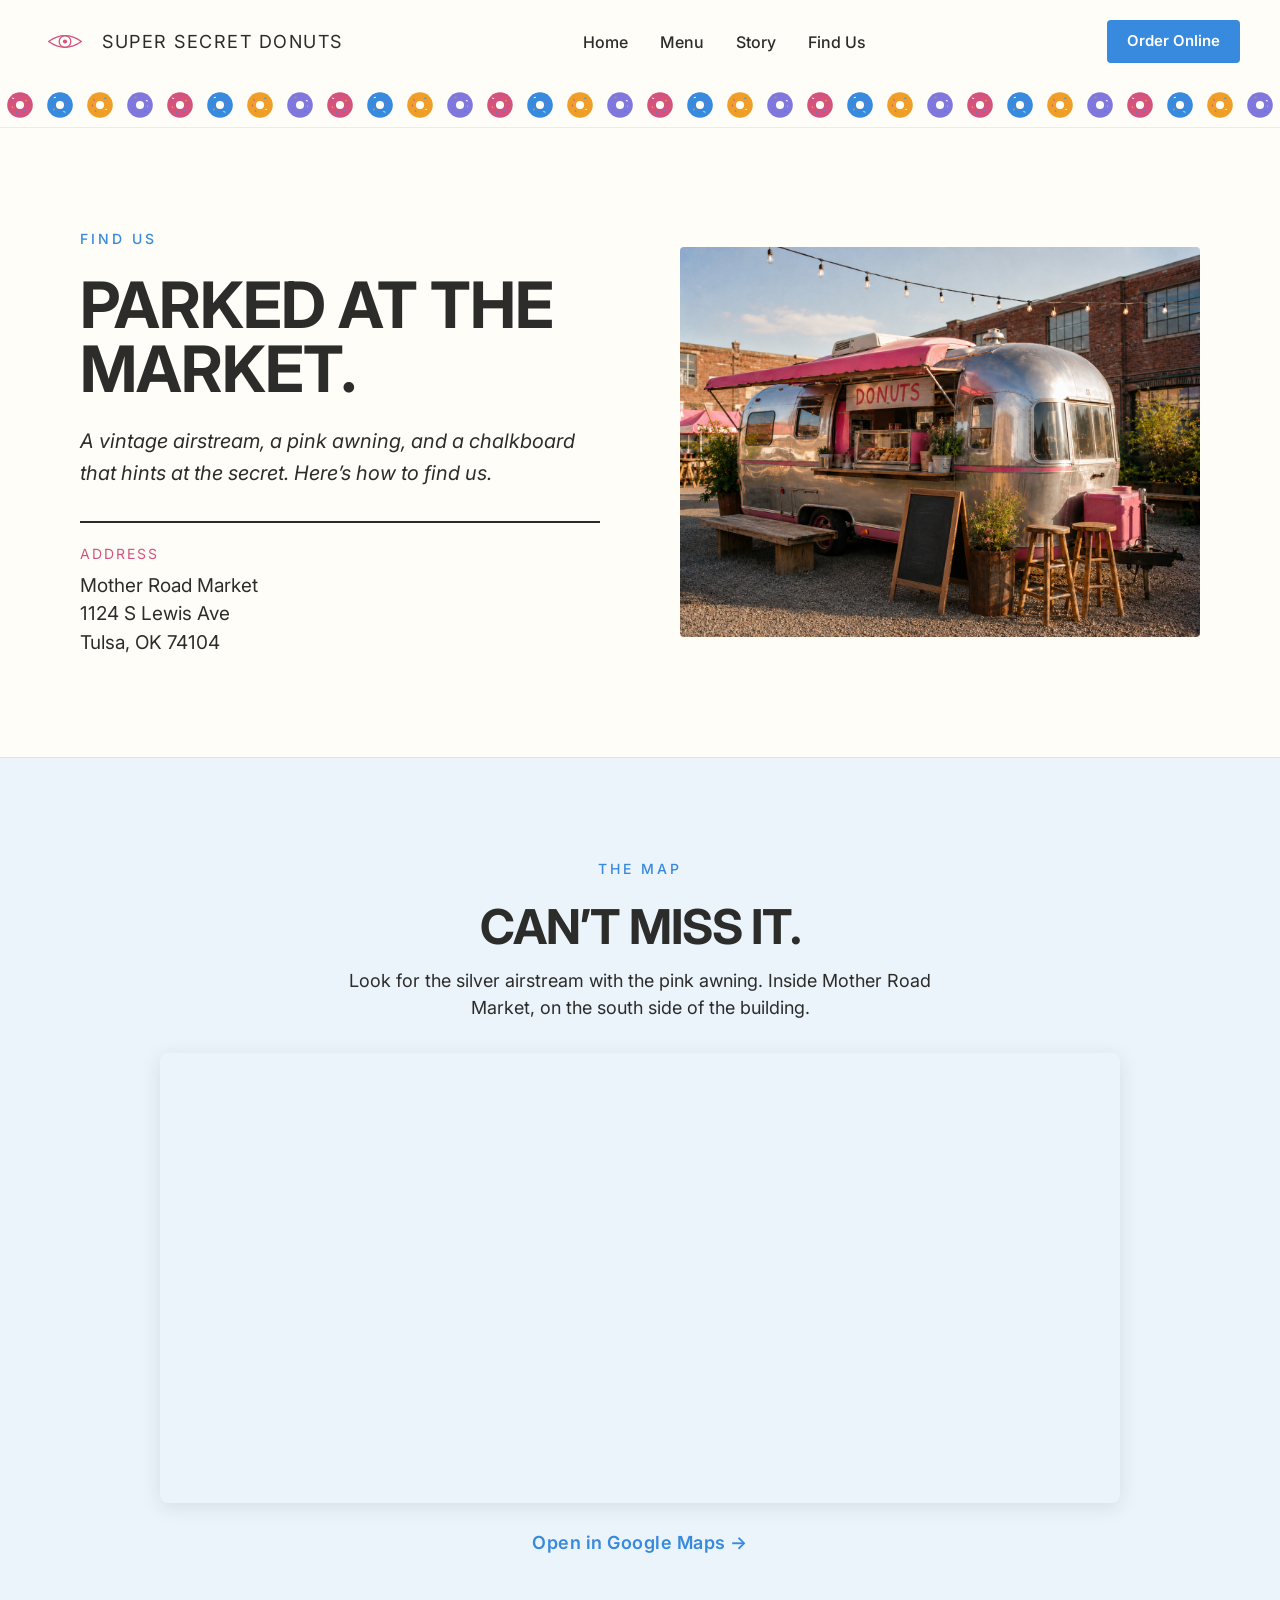
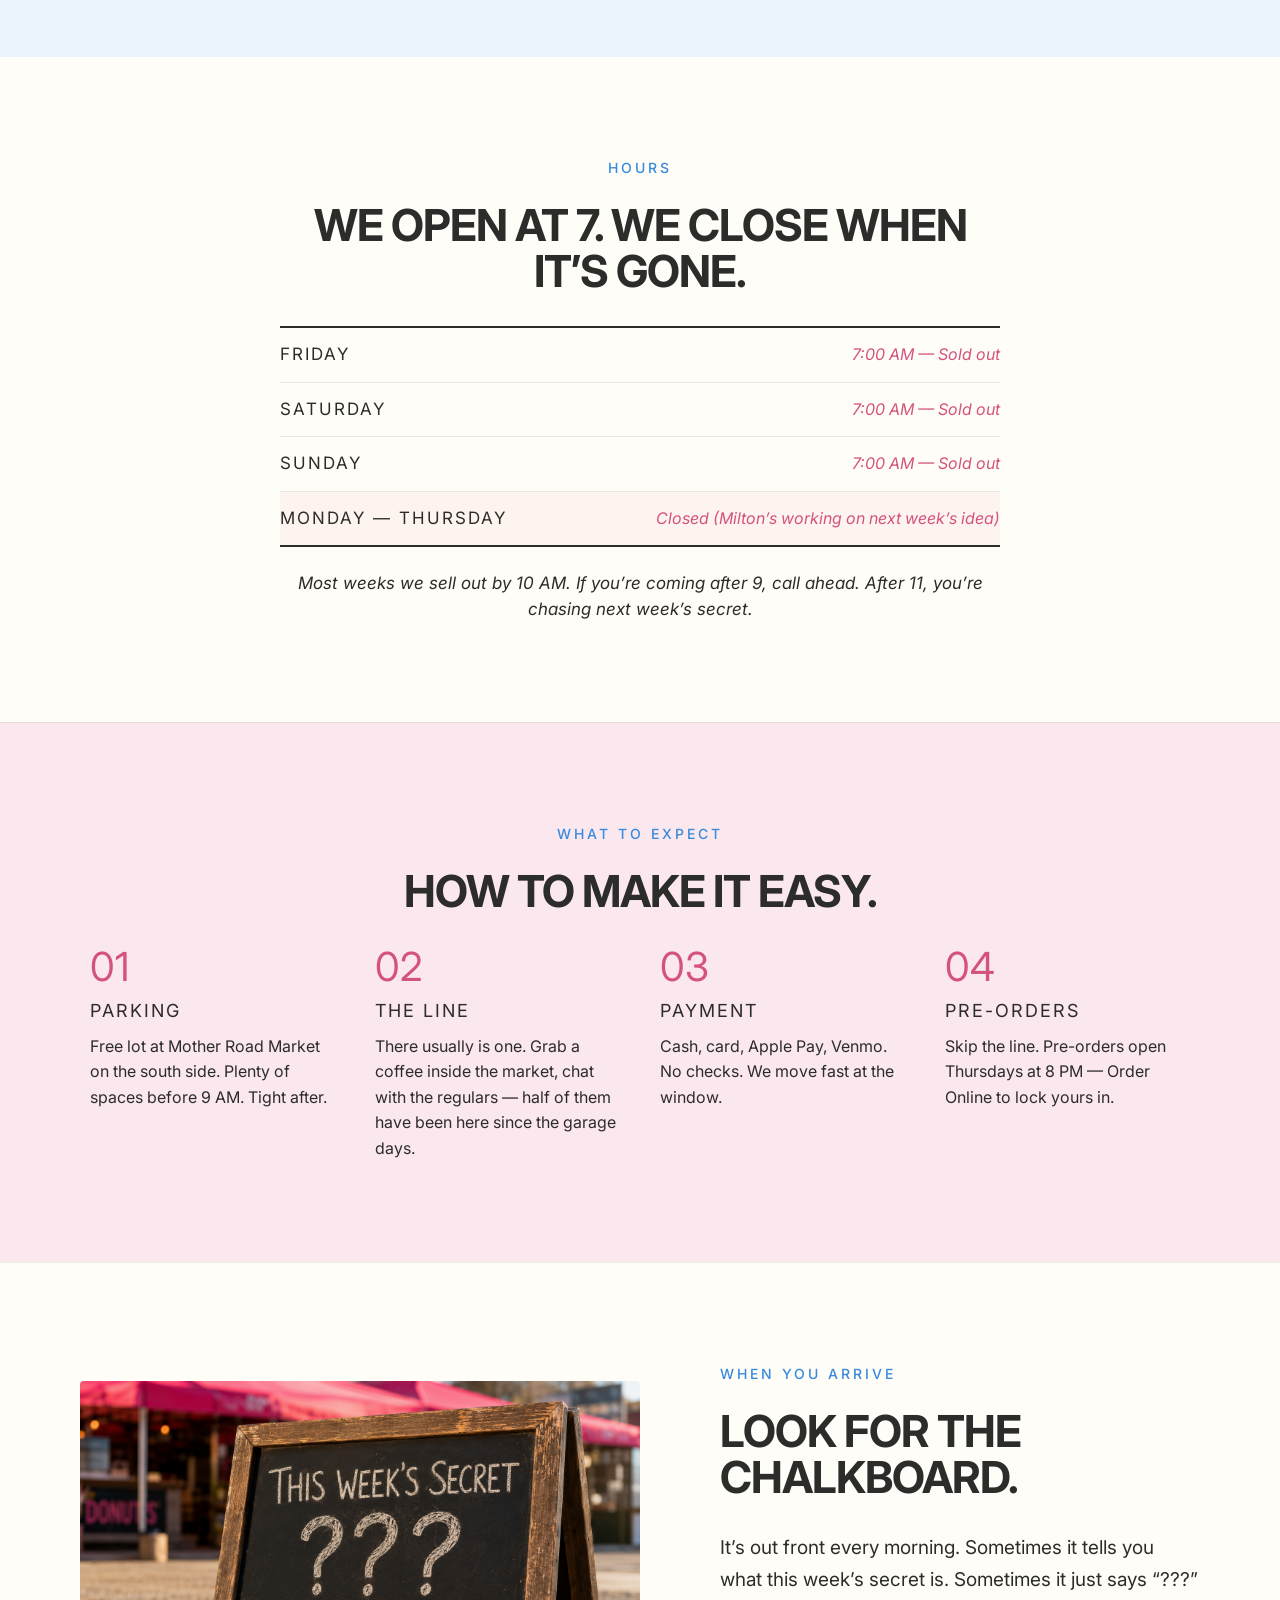
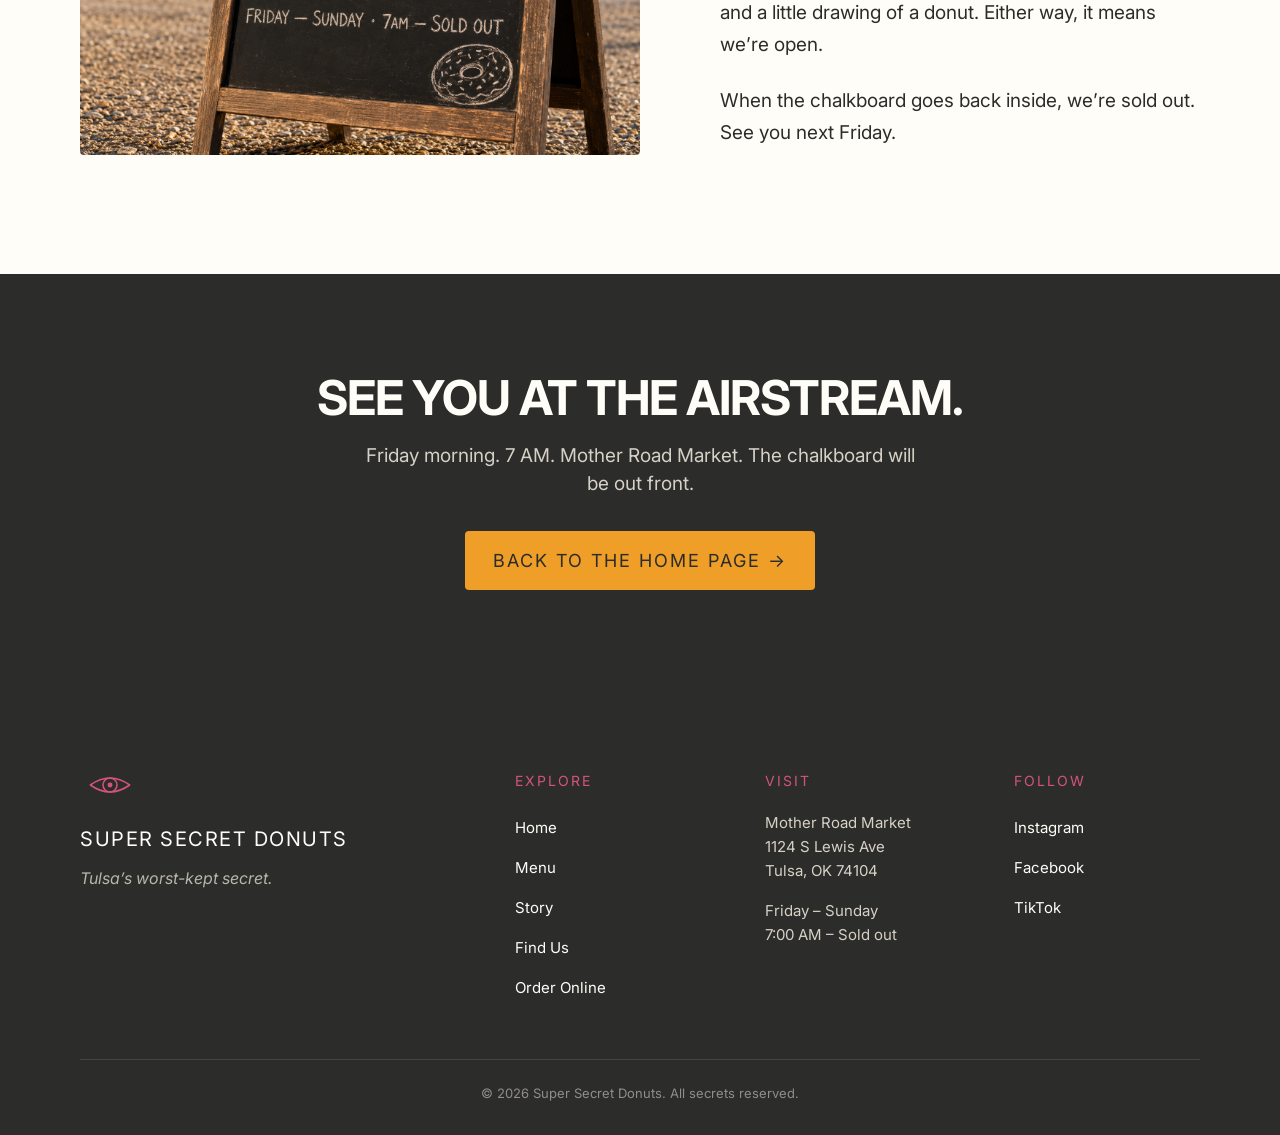
==== commit 33c7db9e: "Add files via upload" ====
--- a/findus.html
+++ b/findus.html
@@ -1,221 +1,220 @@
 <!DOCTYPE html>
 <html lang="en">
 <head>
-  <meta charset="UTF-8" />
-  <meta name="viewport" content="width=device-width, initial-scale=1.0" />
-  <title>Find Us — Super Secret Donuts</title>
-  <link rel="stylesheet" href="styles.css" />
-  <link href="https://fonts.googleapis.com/css2?family=Inter:wght@400;500;600&display=swap" rel="stylesheet" />
+<meta charset="UTF-8" />
+<meta name="viewport" content="width=device-width, initial-scale=1.0" />
+<title>Find Us — Super Secret Donuts</title>
+<link rel="stylesheet" href="styles.css" />
+<link href="https://fonts.googleapis.com/css2?family=Inter:wght@400;500;600&display=swap" rel="stylesheet" />
 </head>
 <body>
-
-  <!-- NAVIGATION BAR -->
-  <nav class="nav">
-    <div class="nav-left">
-      <svg class="logo" viewBox="-2 -4 104 58" xmlns="http://www.w3.org/2000/svg" aria-label="Super Secret Donuts logo">
-        <path d="M 12 25 Q 50 -2 88 25 Q 50 52 12 25 Z" fill="none" stroke="#D4537E" stroke-width="3" stroke-linejoin="round"/>
-        <circle cx="50" cy="25" r="13.5" fill="none" stroke="#D4537E" stroke-width="3"/>
-        <circle cx="50" cy="25" r="4.8" fill="#D4537E"/>
-      </svg>
-      <span class="wordmark">SUPER SECRET DONUTS</span>
-    </div>
-    <ul class="nav-links">
-      <li><a href="index.html">Home</a></li>
-      <li><a href="menu.html">Menu</a></li>
-      <li><a href="story.html">Story</a></li>
-      <li><a href="findus.html">Find Us</a></li>
-    </ul>
-    <a href="order.html" class="order-button">Order Online</a>
-  </nav>
-
-  <!-- DONUT BORDER STRIP -->
-  <div class="donut-border" aria-hidden="true">
-    <svg width="0" height="0" style="position:absolute" aria-hidden="true">
-      <defs>
-        <g id="donut-mag"><circle cx="20" cy="20" r="16" fill="#D4537E"/><circle cx="20" cy="20" r="5" fill="#FFFDF7"/><rect x="10" y="11" width="3" height="1.2" rx="0.6" fill="#FFFDF7" transform="rotate(25 11.5 11.6)"/><rect x="26" y="14" width="3" height="1.2" rx="0.6" fill="#EF9F27" transform="rotate(-30 27.5 14.6)"/><rect x="14" y="28" width="3" height="1.2" rx="0.6" fill="#378ADD" transform="rotate(55 15.5 28.6)"/><rect x="25" y="26" width="3" height="1.2" rx="0.6" fill="#7F77DD" transform="rotate(-15 26.5 26.6)"/><rect x="9" y="22" width="3" height="1.2" rx="0.6" fill="#EF9F27" transform="rotate(70 10.5 22.6)"/></g>
-        <g id="donut-cyan"><circle cx="20" cy="20" r="16" fill="#378ADD"/><circle cx="20" cy="20" r="5" fill="#FFFDF7"/><rect x="12" y="10" width="3" height="1.2" rx="0.6" fill="#FFFDF7" transform="rotate(-20 13.5 10.6)"/><rect x="27" y="16" width="3" height="1.2" rx="0.6" fill="#D4537E" transform="rotate(40 28.5 16.6)"/><rect x="11" y="25" width="3" height="1.2" rx="0.6" fill="#EF9F27" transform="rotate(-50 12.5 25.6)"/><rect x="24" y="28" width="3" height="1.2" rx="0.6" fill="#FFFDF7" transform="rotate(20 25.5 28.6)"/><rect x="28" y="22" width="3" height="1.2" rx="0.6" fill="#7F77DD" transform="rotate(-60 29.5 22.6)"/></g>
-        <g id="donut-yel"><circle cx="20" cy="20" r="16" fill="#EF9F27"/><circle cx="20" cy="20" r="5" fill="#FFFDF7"/><rect x="11" y="13" width="3" height="1.2" rx="0.6" fill="#D4537E" transform="rotate(35 12.5 13.6)"/><rect x="25" y="11" width="3" height="1.2" rx="0.6" fill="#378ADD" transform="rotate(-25 26.5 11.6)"/><rect x="13" y="27" width="3" height="1.2" rx="0.6" fill="#7F77DD" transform="rotate(60 14.5 27.6)"/><rect x="26" y="25" width="3" height="1.2" rx="0.6" fill="#FFFDF7" transform="rotate(-10 27.5 25.6)"/><rect x="9" y="20" width="3" height="1.2" rx="0.6" fill="#D4537E" transform="rotate(75 10.5 20.6)"/></g>
-        <g id="donut-pur"><circle cx="20" cy="20" r="16" fill="#7F77DD"/><circle cx="20" cy="20" r="5" fill="#FFFDF7"/><rect x="13" y="10" width="3" height="1.2" rx="0.6" fill="#EF9F27" transform="rotate(-30 14.5 10.6)"/><rect x="27" y="14" width="3" height="1.2" rx="0.6" fill="#FFFDF7" transform="rotate(25 28.5 14.6)"/><rect x="10" y="24" width="3" height="1.2" rx="0.6" fill="#D4537E" transform="rotate(-55 11.5 24.6)"/><rect x="25" y="27" width="3" height="1.2" rx="0.6" fill="#378ADD" transform="rotate(15 26.5 27.6)"/><rect x="28" y="21" width="3" height="1.2" rx="0.6" fill="#EF9F27" transform="rotate(-65 29.5 21.6)"/></g>
-      </defs>
-    </svg>
-    <svg class="donut-icon" viewBox="0 0 40 40"><use href="#donut-mag"/></svg>
-    <svg class="donut-icon" viewBox="0 0 40 40"><use href="#donut-cyan"/></svg>
-    <svg class="donut-icon" viewBox="0 0 40 40"><use href="#donut-yel"/></svg>
-    <svg class="donut-icon" viewBox="0 0 40 40"><use href="#donut-pur"/></svg>
-    <svg class="donut-icon" viewBox="0 0 40 40"><use href="#donut-mag"/></svg>
-    <svg class="donut-icon" viewBox="0 0 40 40"><use href="#donut-cyan"/></svg>
-    <svg class="donut-icon" viewBox="0 0 40 40"><use href="#donut-yel"/></svg>
-    <svg class="donut-icon" viewBox="0 0 40 40"><use href="#donut-pur"/></svg>
-    <svg class="donut-icon" viewBox="0 0 40 40"><use href="#donut-mag"/></svg>
-    <svg class="donut-icon" viewBox="0 0 40 40"><use href="#donut-cyan"/></svg>
-    <svg class="donut-icon" viewBox="0 0 40 40"><use href="#donut-yel"/></svg>
-    <svg class="donut-icon" viewBox="0 0 40 40"><use href="#donut-pur"/></svg>
-    <svg class="donut-icon" viewBox="0 0 40 40"><use href="#donut-mag"/></svg>
-    <svg class="donut-icon" viewBox="0 0 40 40"><use href="#donut-cyan"/></svg>
-    <svg class="donut-icon" viewBox="0 0 40 40"><use href="#donut-yel"/></svg>
-    <svg class="donut-icon" viewBox="0 0 40 40"><use href="#donut-pur"/></svg>
-    <svg class="donut-icon" viewBox="0 0 40 40"><use href="#donut-mag"/></svg>
-    <svg class="donut-icon" viewBox="0 0 40 40"><use href="#donut-cyan"/></svg>
-    <svg class="donut-icon" viewBox="0 0 40 40"><use href="#donut-yel"/></svg>
-    <svg class="donut-icon" viewBox="0 0 40 40"><use href="#donut-pur"/></svg>
-    <svg class="donut-icon" viewBox="0 0 40 40"><use href="#donut-mag"/></svg>
-    <svg class="donut-icon" viewBox="0 0 40 40"><use href="#donut-cyan"/></svg>
-    <svg class="donut-icon" viewBox="0 0 40 40"><use href="#donut-yel"/></svg>
-    <svg class="donut-icon" viewBox="0 0 40 40"><use href="#donut-pur"/></svg>
-    <svg class="donut-icon" viewBox="0 0 40 40"><use href="#donut-mag"/></svg>
-    <svg class="donut-icon" viewBox="0 0 40 40"><use href="#donut-cyan"/></svg>
-    <svg class="donut-icon" viewBox="0 0 40 40"><use href="#donut-yel"/></svg>
-    <svg class="donut-icon" viewBox="0 0 40 40"><use href="#donut-pur"/></svg>
-    <svg class="donut-icon" viewBox="0 0 40 40"><use href="#donut-mag"/></svg>
-    <svg class="donut-icon" viewBox="0 0 40 40"><use href="#donut-cyan"/></svg>
-    <svg class="donut-icon" viewBox="0 0 40 40"><use href="#donut-yel"/></svg>
-    <svg class="donut-icon" viewBox="0 0 40 40"><use href="#donut-pur"/></svg>
-  </div>
-
-  <!-- PAGE HERO -->
-  <section class="findus-page-hero">
-    <div class="findus-hero-text">
-      <p class="section-overline">FIND US</p>
-      <h1 class="findus-page-headline">PARKED AT THE MARKET.</h1>
-      <p class="findus-page-sub">A vintage airstream, a pink awning, and a chalkboard that hints at the secret. Here&rsquo;s how to find us.</p>
-      <div class="findus-page-address">
-        <p class="findus-label">ADDRESS</p>
-        <p class="findus-info-text">Mother Road Market<br/>1124 S Lewis Ave<br/>Tulsa, OK 74104</p>
-      </div>
-    </div>
-    <div class="findus-hero-image">
-      <img src="airstream.jpg" alt="The Super Secret Donuts airstream at Mother Road Market with a pink awning, donut display, and string lights overhead" />
-    </div>
-  </section>
-
-  <!-- EMBEDDED MAP -->
-  <section class="findus-map-section">
-    <p class="section-overline">THE MAP</p>
-    <h2 class="findus-map-headline">CAN&rsquo;T MISS IT.</h2>
-    <p class="findus-map-sub">Look for the silver airstream with the pink awning. Inside Mother Road Market, on the south side of the building.</p>
-    <div class="map-embed">
-      <iframe src="https://www.google.com/maps/embed?pb=!1m16!1m12!1m3!1d342.1892451230351!2d-95.95897017909795!3d36.14710405365002!2m3!1f0!2f0!3f0!3m2!1i1024!2i768!4f13.1!2m1!1ssuper%20secret%20donuts%20mother%20road%20market!5e0!3m2!1sen!2sus!4v1779813029656!5m2!1sen!2sus" width="100%" height="450" style="border:0;" allowfullscreen loading="lazy" referrerpolicy="no-referrer-when-downgrade" title="Map showing Super Secret Donuts at Mother Road Market in Tulsa, Oklahoma"></iframe>
-    </div>
-    <a href="https://maps.google.com/?q=Mother+Road+Market+Tulsa+OK" target="_blank" rel="noopener" class="text-link">Open in Google Maps &rarr;</a>
-  </section>
-
-  <!-- HOURS / SCHEDULE -->
-  <section class="findus-hours-section">
-    <div class="hours-content">
-      <p class="section-overline">HOURS</p>
-      <h2 class="findus-section-headline">WE OPEN AT 7. WE CLOSE WHEN IT&rsquo;S GONE.</h2>
-      <div class="hours-grid">
-        <div class="hours-row">
-          <p class="hours-day">FRIDAY</p>
-          <p class="hours-time">7:00 AM &mdash; Sold out</p>
-        </div>
-        <div class="hours-row">
-          <p class="hours-day">SATURDAY</p>
-          <p class="hours-time">7:00 AM &mdash; Sold out</p>
-        </div>
-        <div class="hours-row">
-          <p class="hours-day">SUNDAY</p>
-          <p class="hours-time">7:00 AM &mdash; Sold out</p>
-        </div>
-        <div class="hours-row hours-row-closed">
-          <p class="hours-day">MONDAY &mdash; THURSDAY</p>
-          <p class="hours-time">Closed (we&rsquo;re inventing next week&rsquo;s secret)</p>
-        </div>
-      </div>
-      <p class="hours-aside">Most weeks we sell out by 10 AM. If you&rsquo;re coming after 9, call ahead. If you&rsquo;re coming after 11, we&rsquo;re sorry.</p>
-    </div>
-  </section>
-
-  <!-- WHAT TO EXPECT / PARKING -->
-  <section class="findus-expect-section">
-    <div class="expect-content">
-      <p class="section-overline">WHAT TO EXPECT</p>
-      <h2 class="findus-section-headline">HOW TO MAKE IT EASY.</h2>
-      <div class="expect-grid">
-        <div class="expect-card">
-          <p class="expect-number">01</p>
-          <p class="expect-headline">PARKING</p>
-          <p class="expect-body">Free lot at Mother Road Market on the south side. Plenty of spaces before 9 AM. Tight after.</p>
-        </div>
-        <div class="expect-card">
-          <p class="expect-number">02</p>
-          <p class="expect-headline">THE LINE</p>
-          <p class="expect-body">There usually is one. Bring a coffee, wear something warm in winter, and chat with the regulars.</p>
-        </div>
-        <div class="expect-card">
-          <p class="expect-number">03</p>
-          <p class="expect-headline">PAYMENT</p>
-          <p class="expect-body">Cash, card, Apple Pay, Venmo. No checks. We move fast at the window.</p>
-        </div>
-        <div class="expect-card">
-          <p class="expect-number">04</p>
-          <p class="expect-headline">PRE-ORDERS</p>
-          <p class="expect-body">Skip the line. Pre-orders open Thursdays at 8 PM &mdash; Order Online to lock yours in.</p>
-        </div>
-      </div>
-    </div>
-  </section>
-
-  <!-- CHALKBOARD MOMENT -->
-  <section class="chalkboard-section">
-    <div class="chalkboard-image">
-      <img src="chalkboard.jpg" alt="A weathered chalkboard A-frame sign outside the airstream, with handwritten text teasing this week's secret donut" />
-    </div>
-    <div class="chalkboard-text">
-      <p class="section-overline">WHEN YOU ARRIVE</p>
-      <h2 class="findus-section-headline">LOOK FOR THE CHALKBOARD.</h2>
-      <p class="story-body">It&rsquo;s out front every morning. Sometimes it tells you what this week&rsquo;s secret is. Sometimes it just says &ldquo;???&rdquo; and a little drawing of a donut. Either way, it means we&rsquo;re open.</p>
-      <p class="story-body">When the chalkboard goes back inside, we&rsquo;re sold out. See you next Friday.</p>
-    </div>
-  </section>
-
-  <!-- CTA -->
-  <section class="story-cta">
-    <h2 class="story-cta-headline">SEE YOU AT THE AIRSTREAM.</h2>
-    <p class="story-cta-sub">Friday morning. 7 AM. Mother Road Market. The chalkboard will be out front.</p>
-    <a href="index.html" class="story-cta-button">BACK TO THE HOME PAGE &rarr;</a>
-  </section>
-
-  <!-- FOOTER -->
-  <footer class="footer">
-    <div class="footer-grid">
-      <div class="footer-brand">
-        <svg class="footer-logo" viewBox="-2 -4 104 58" xmlns="http://www.w3.org/2000/svg" aria-label="Super Secret Donuts logo">
-          <path d="M 12 25 Q 50 -2 88 25 Q 50 52 12 25 Z" fill="none" stroke="#D4537E" stroke-width="3" stroke-linejoin="round"/>
-          <circle cx="50" cy="25" r="13.5" fill="none" stroke="#D4537E" stroke-width="3"/>
-          <circle cx="50" cy="25" r="4.8" fill="#D4537E"/>
-        </svg>
-        <p class="footer-wordmark">SUPER SECRET DONUTS</p>
-        <p class="footer-tagline">Tulsa&rsquo;s worst-kept secret.</p>
-      </div>
-      <div class="footer-column">
-        <p class="footer-heading">EXPLORE</p>
-        <ul class="footer-links">
-          <li><a href="index.html">Home</a></li>
-          <li><a href="menu.html">Menu</a></li>
-          <li><a href="story.html">Story</a></li>
-          <li><a href="findus.html">Find Us</a></li>
-          <li><a href="order.html">Order Online</a></li>
-        </ul>
-      </div>
-      <div class="footer-column">
-        <p class="footer-heading">VISIT</p>
-        <p class="footer-info">Mother Road Market<br/>1124 S Lewis Ave<br/>Tulsa, OK 74104</p>
-        <p class="footer-info">Friday &ndash; Sunday<br/>7:00 AM &ndash; Sold out</p>
-      </div>
-      <div class="footer-column">
-        <p class="footer-heading">FOLLOW</p>
-        <ul class="footer-links">
-          <li><a href="https://www.instagram.com/ssdtulsa/" target="_blank" rel="noopener">Instagram</a></li>
-          <li><a href="https://www.facebook.com/p/Super-Secret-Donuts-Tulsa-61566325681007/" target="_blank" rel="noopener">Facebook</a></li>
-          <li><a href="https://www.tiktok.com/@supersecretdonuts" target="_blank" rel="noopener">TikTok</a></li>
-        </ul>
-      </div>
-    </div>
-    <div class="footer-bottom">
-      <p>&copy; 2026 Super Secret Donuts. All secrets reserved.</p>
-    </div>
-  </footer>
+<!-- NAVIGATION BAR -->
+<nav class="nav">
+<div class="nav-left">
+<svg class="logo" viewBox="-2 -4 104 58" xmlns="http://www.w3.org/2000/svg" aria-label="Super Secret Donuts logo">
+<path d="M 12 25 Q 50 -2 88 25 Q 50 52 12 25 Z" fill="none" stroke="#D4537E" stroke-width="3" stroke-linejoin="round"/>
+<circle cx="50" cy="25" r="13.5" fill="none" stroke="#D4537E" stroke-width="3"/>
+<circle cx="50" cy="25" r="4.8" fill="#D4537E"/>
+</svg>
+<span class="wordmark">SUPER SECRET DONUTS</span>
+</div>
+<ul class="nav-links">
+<li><a href="index.html">Home</a></li>
+<li><a href="menu.html">Menu</a></li>
+<li><a href="story.html">Story</a></li>
+<li><a href="findus.html">Find Us</a></li>
+</ul>
+<a href="order.html" class="order-button">Order Online</a>
+</nav>
+
+<!-- DONUT BORDER STRIP -->
+<div class="donut-border" aria-hidden="true">
+<svg width="0" height="0" style="position:absolute" aria-hidden="true">
+<defs>
+<g id="donut-mag"><circle cx="20" cy="20" r="16" fill="#D4537E"/><circle cx="20" cy="20" r="5" fill="#FFFDF7"/><rect x="10" y="11" width="3" height="1.2" rx="0.6" fill="#FFFDF7" transform="rotate(25 11.5 11.6)"/><rect x="26" y="14" width="3" height="1.2" rx="0.6" fill="#EF9F27" transform="rotate(-30 27.5 14.6)"/><rect x="14" y="28" width="3" height="1.2" rx="0.6" fill="#378ADD" transform="rotate(55 15.5 28.6)"/><rect x="25" y="26" width="3" height="1.2" rx="0.6" fill="#7F77DD" transform="rotate(-15 26.5 26.6)"/><rect x="9" y="22" width="3" height="1.2" rx="0.6" fill="#EF9F27" transform="rotate(70 10.5 22.6)"/></g>
+<g id="donut-cyan"><circle cx="20" cy="20" r="16" fill="#378ADD"/><circle cx="20" cy="20" r="5" fill="#FFFDF7"/><rect x="12" y="10" width="3" height="1.2" rx="0.6" fill="#FFFDF7" transform="rotate(-20 13.5 10.6)"/><rect x="27" y="16" width="3" height="1.2" rx="0.6" fill="#D4537E" transform="rotate(40 28.5 16.6)"/><rect x="11" y="25" width="3" height="1.2" rx="0.6" fill="#EF9F27" transform="rotate(-50 12.5 25.6)"/><rect x="24" y="28" width="3" height="1.2" rx="0.6" fill="#FFFDF7" transform="rotate(20 25.5 28.6)"/><rect x="28" y="22" width="3" height="1.2" rx="0.6" fill="#7F77DD" transform="rotate(-60 29.5 22.6)"/></g>
+<g id="donut-yel"><circle cx="20" cy="20" r="16" fill="#EF9F27"/><circle cx="20" cy="20" r="5" fill="#FFFDF7"/><rect x="11" y="13" width="3" height="1.2" rx="0.6" fill="#D4537E" transform="rotate(35 12.5 13.6)"/><rect x="25" y="11" width="3" height="1.2" rx="0.6" fill="#378ADD" transform="rotate(-25 26.5 11.6)"/><rect x="13" y="27" width="3" height="1.2" rx="0.6" fill="#7F77DD" transform="rotate(60 14.5 27.6)"/><rect x="26" y="25" width="3" height="1.2" rx="0.6" fill="#FFFDF7" transform="rotate(-10 27.5 25.6)"/><rect x="9" y="20" width="3" height="1.2" rx="0.6" fill="#D4537E" transform="rotate(75 10.5 20.6)"/></g>
+<g id="donut-pur"><circle cx="20" cy="20" r="16" fill="#7F77DD"/><circle cx="20" cy="20" r="5" fill="#FFFDF7"/><rect x="13" y="10" width="3" height="1.2" rx="0.6" fill="#EF9F27" transform="rotate(-30 14.5 10.6)"/><rect x="27" y="14" width="3" height="1.2" rx="0.6" fill="#FFFDF7" transform="rotate(25 28.5 14.6)"/><rect x="10" y="24" width="3" height="1.2" rx="0.6" fill="#D4537E" transform="rotate(-55 11.5 24.6)"/><rect x="25" y="27" width="3" height="1.2" rx="0.6" fill="#378ADD" transform="rotate(15 26.5 27.6)"/><rect x="28" y="21" width="3" height="1.2" rx="0.6" fill="#EF9F27" transform="rotate(-65 29.5 21.6)"/></g>
+</defs>
+</svg>
+<svg class="donut-icon" viewBox="0 0 40 40"><use href="#donut-mag"/></svg>
+<svg class="donut-icon" viewBox="0 0 40 40"><use href="#donut-cyan"/></svg>
+<svg class="donut-icon" viewBox="0 0 40 40"><use href="#donut-yel"/></svg>
+<svg class="donut-icon" viewBox="0 0 40 40"><use href="#donut-pur"/></svg>
+<svg class="donut-icon" viewBox="0 0 40 40"><use href="#donut-mag"/></svg>
+<svg class="donut-icon" viewBox="0 0 40 40"><use href="#donut-cyan"/></svg>
+<svg class="donut-icon" viewBox="0 0 40 40"><use href="#donut-yel"/></svg>
+<svg class="donut-icon" viewBox="0 0 40 40"><use href="#donut-pur"/></svg>
+<svg class="donut-icon" viewBox="0 0 40 40"><use href="#donut-mag"/></svg>
+<svg class="donut-icon" viewBox="0 0 40 40"><use href="#donut-cyan"/></svg>
+<svg class="donut-icon" viewBox="0 0 40 40"><use href="#donut-yel"/></svg>
+<svg class="donut-icon" viewBox="0 0 40 40"><use href="#donut-pur"/></svg>
+<svg class="donut-icon" viewBox="0 0 40 40"><use href="#donut-mag"/></svg>
+<svg class="donut-icon" viewBox="0 0 40 40"><use href="#donut-cyan"/></svg>
+<svg class="donut-icon" viewBox="0 0 40 40"><use href="#donut-yel"/></svg>
+<svg class="donut-icon" viewBox="0 0 40 40"><use href="#donut-pur"/></svg>
+<svg class="donut-icon" viewBox="0 0 40 40"><use href="#donut-mag"/></svg>
+<svg class="donut-icon" viewBox="0 0 40 40"><use href="#donut-cyan"/></svg>
+<svg class="donut-icon" viewBox="0 0 40 40"><use href="#donut-yel"/></svg>
+<svg class="donut-icon" viewBox="0 0 40 40"><use href="#donut-pur"/></svg>
+<svg class="donut-icon" viewBox="0 0 40 40"><use href="#donut-mag"/></svg>
+<svg class="donut-icon" viewBox="0 0 40 40"><use href="#donut-cyan"/></svg>
+<svg class="donut-icon" viewBox="0 0 40 40"><use href="#donut-yel"/></svg>
+<svg class="donut-icon" viewBox="0 0 40 40"><use href="#donut-pur"/></svg>
+<svg class="donut-icon" viewBox="0 0 40 40"><use href="#donut-mag"/></svg>
+<svg class="donut-icon" viewBox="0 0 40 40"><use href="#donut-cyan"/></svg>
+<svg class="donut-icon" viewBox="0 0 40 40"><use href="#donut-yel"/></svg>
+<svg class="donut-icon" viewBox="0 0 40 40"><use href="#donut-pur"/></svg>
+<svg class="donut-icon" viewBox="0 0 40 40"><use href="#donut-mag"/></svg>
+<svg class="donut-icon" viewBox="0 0 40 40"><use href="#donut-cyan"/></svg>
+<svg class="donut-icon" viewBox="0 0 40 40"><use href="#donut-yel"/></svg>
+<svg class="donut-icon" viewBox="0 0 40 40"><use href="#donut-pur"/></svg>
+</div>
+
+<!-- PAGE HERO -->
+<section class="findus-page-hero">
+<div class="findus-hero-text">
+<p class="section-overline">FIND US</p>
+<h1 class="findus-page-headline">PARKED AT THE MARKET.</h1>
+<p class="findus-page-sub">A vintage airstream, a pink awning, and a chalkboard that hints at the secret. Here&rsquo;s how to find us.</p>
+<div class="findus-page-address">
+<p class="findus-label">ADDRESS</p>
+<p class="findus-info-text">Mother Road Market<br/>1124 S Lewis Ave<br/>Tulsa, OK 74104</p>
+</div>
+</div>
+<div class="findus-hero-image">
+<img src="airstream.jpg" alt="The Super Secret Donuts airstream at Mother Road Market with a pink awning, donut display, and string lights overhead" />
+</div>
+</section>
+
+<!-- EMBEDDED MAP -->
+<section class="findus-map-section">
+<p class="section-overline">THE MAP</p>
+<h2 class="findus-map-headline">CAN&rsquo;T MISS IT.</h2>
+<p class="findus-map-sub">Look for the silver airstream with the pink awning. Inside Mother Road Market, on the south side of the building.</p>
+<div class="map-embed">
+<iframe src="https://www.google.com/maps/embed?pb=!1m16!1m12!1m3!1d342.1892451230351!2d-95.95897017909795!3d36.14710405365002!2m3!1f0!2f0!3f0!3m2!1i1024!2i768!4f13.1!2m1!1ssuper%20secret%20donuts%20mother%20road%20market!5e0!3m2!1sen!2sus!4v1779813029656!5m2!1sen!2sus" width="100%" height="450" style="border:0;" allowfullscreen loading="lazy" referrerpolicy="no-referrer-when-downgrade" title="Map showing Super Secret Donuts at Mother Road Market in Tulsa, Oklahoma"></iframe>
+</div>
+<a href="https://maps.google.com/?q=Mother+Road+Market+Tulsa+OK" target="_blank" rel="noopener" class="text-link">Open in Google Maps &rarr;</a>
+</section>
+
+<!-- HOURS / SCHEDULE -->
+<section class="findus-hours-section">
+<div class="hours-content">
+<p class="section-overline">HOURS</p>
+<h2 class="findus-section-headline">WE OPEN AT 7. WE CLOSE WHEN IT&rsquo;S GONE.</h2>
+<div class="hours-grid">
+<div class="hours-row">
+<p class="hours-day">FRIDAY</p>
+<p class="hours-time">7:00 AM &mdash; Sold out</p>
+</div>
+<div class="hours-row">
+<p class="hours-day">SATURDAY</p>
+<p class="hours-time">7:00 AM &mdash; Sold out</p>
+</div>
+<div class="hours-row">
+<p class="hours-day">SUNDAY</p>
+<p class="hours-time">7:00 AM &mdash; Sold out</p>
+</div>
+<div class="hours-row hours-row-closed">
+<p class="hours-day">MONDAY &mdash; THURSDAY</p>
+<p class="hours-time">Closed (Milton&rsquo;s working on next week&rsquo;s idea)</p>
+</div>
+</div>
+<p class="hours-aside">Most weeks we sell out by 10 AM. If you&rsquo;re coming after 9, call ahead. After 11, you&rsquo;re chasing next week&rsquo;s secret.</p>
+</div>
+</section>
+
+<!-- WHAT TO EXPECT / PARKING -->
+<section class="findus-expect-section">
+<div class="expect-content">
+<p class="section-overline">WHAT TO EXPECT</p>
+<h2 class="findus-section-headline">HOW TO MAKE IT EASY.</h2>
+<div class="expect-grid">
+<div class="expect-card">
+<p class="expect-number">01</p>
+<p class="expect-headline">PARKING</p>
+<p class="expect-body">Free lot at Mother Road Market on the south side. Plenty of spaces before 9 AM. Tight after.</p>
+</div>
+<div class="expect-card">
+<p class="expect-number">02</p>
+<p class="expect-headline">THE LINE</p>
+<p class="expect-body">There usually is one. Grab a coffee inside the market, chat with the regulars &mdash; half of them have been here since the garage days.</p>
+</div>
+<div class="expect-card">
+<p class="expect-number">03</p>
+<p class="expect-headline">PAYMENT</p>
+<p class="expect-body">Cash, card, Apple Pay, Venmo. No checks. We move fast at the window.</p>
+</div>
+<div class="expect-card">
+<p class="expect-number">04</p>
+<p class="expect-headline">PRE-ORDERS</p>
+<p class="expect-body">Skip the line. Pre-orders open Thursdays at 8 PM &mdash; Order Online to lock yours in.</p>
+</div>
+</div>
+</div>
+</section>
+
+<!-- CHALKBOARD MOMENT -->
+<section class="chalkboard-section">
+<div class="chalkboard-image">
+<img src="chalkboard.jpg" alt="A weathered chalkboard A-frame sign outside the airstream, with handwritten text teasing this week's secret donut" />
+</div>
+<div class="chalkboard-text">
+<p class="section-overline">WHEN YOU ARRIVE</p>
+<h2 class="findus-section-headline">LOOK FOR THE CHALKBOARD.</h2>
+<p class="story-body">It&rsquo;s out front every morning. Sometimes it tells you what this week&rsquo;s secret is. Sometimes it just says &ldquo;???&rdquo; and a little drawing of a donut. Either way, it means we&rsquo;re open.</p>
+<p class="story-body">When the chalkboard goes back inside, we&rsquo;re sold out. See you next Friday.</p>
+</div>
+</section>
+
+<!-- CTA -->
+<section class="story-cta">
+<h2 class="story-cta-headline">SEE YOU AT THE AIRSTREAM.</h2>
+<p class="story-cta-sub">Friday morning. 7 AM. Mother Road Market. The chalkboard will be out front.</p>
+<a href="index.html" class="story-cta-button">BACK TO THE HOME PAGE &rarr;</a>
+</section>
+
+<!-- FOOTER -->
+<footer class="footer">
+<div class="footer-grid">
+<div class="footer-brand">
+<svg class="footer-logo" viewBox="-2 -4 104 58" xmlns="http://www.w3.org/2000/svg" aria-label="Super Secret Donuts logo">
+<path d="M 12 25 Q 50 -2 88 25 Q 50 52 12 25 Z" fill="none" stroke="#D4537E" stroke-width="3" stroke-linejoin="round"/>
+<circle cx="50" cy="25" r="13.5" fill="none" stroke="#D4537E" stroke-width="3"/>
+<circle cx="50" cy="25" r="4.8" fill="#D4537E"/>
+</svg>
+<p class="footer-wordmark">SUPER SECRET DONUTS</p>
+<p class="footer-tagline">Tulsa&rsquo;s worst-kept secret.</p>
+</div>
+<div class="footer-column">
+<p class="footer-heading">EXPLORE</p>
+<ul class="footer-links">
+<li><a href="index.html">Home</a></li>
+<li><a href="menu.html">Menu</a></li>
+<li><a href="story.html">Story</a></li>
+<li><a href="findus.html">Find Us</a></li>
+<li><a href="order.html">Order Online</a></li>
+</ul>
+</div>
+<div class="footer-column">
+<p class="footer-heading">VISIT</p>
+<p class="footer-info">Mother Road Market<br/>1124 S Lewis Ave<br/>Tulsa, OK 74104</p>
+<p class="footer-info">Friday &ndash; Sunday<br/>7:00 AM &ndash; Sold out</p>
+</div>
+<div class="footer-column">
+<p class="footer-heading">FOLLOW</p>
+<ul class="footer-links">
+<li><a href="https://www.instagram.com/ssdtulsa/" target="_blank" rel="noopener">Instagram</a></li>
+<li><a href="https://www.facebook.com/p/Super-Secret-Donuts-Tulsa-61566325681007/" target="_blank" rel="noopener">Facebook</a></li>
+<li><a href="https://www.tiktok.com/@supersecretdonuts" target="_blank" rel="noopener">TikTok</a></li>
+</ul>
+</div>
+</div>
+<div class="footer-bottom">
+<p>&copy; 2026 Super Secret Donuts. All secrets reserved.</p>
+</div>
+</footer>
 
 </body>
 </html>
--- a/styles.css
+++ b/styles.css
@@ -1,5 +1,5 @@
 /* ============================================
-   SUPER SECRET DONUTS — STYLESHEET
+   SUPER SECRET DONUTS â€” STYLESHEET
    ============================================ */
 
 :root {
@@ -1106,202 +1106,6 @@
   max-width: 480px;
 }
 
-/* ============================================
-   ORDER ONLINE PAGE
-   ============================================ */
-
-.order-hero {
-  text-align: center;
-  padding: 100px 80px 80px 80px;
-  background-color: var(--cream);
-}
-
-.order-hero-headline {
-  font-family: 'Impact', 'Anton', 'Inter', sans-serif;
-  font-size: 64px;
-  line-height: 1;
-  color: var(--charcoal);
-  letter-spacing: -1px;
-  margin: 16px 0 24px 0;
-}
-
-.order-hero-sub {
-  font-size: 20px;
-  line-height: 1.6;
-  color: var(--charcoal);
-  max-width: 720px;
-  margin: 0 auto;
-}
-
-.order-how-section {
-  padding: 100px 80px;
-  background-color: #EBF3FB;
-  border-top: 1px solid rgba(44, 44, 42, 0.08);
-}
-
-.order-how-content {
-  max-width: 1100px;
-  margin: 0 auto;
-  text-align: center;
-}
-
-.order-section-headline {
-  font-family: 'Impact', 'Anton', 'Inter', sans-serif;
-  font-size: 44px;
-  line-height: 1.05;
-  color: var(--charcoal);
-  letter-spacing: -1px;
-  margin: 16px 0 40px 0;
-}
-
-.order-steps-grid {
-  display: grid;
-  grid-template-columns: repeat(4, 1fr);
-  gap: 40px;
-  text-align: left;
-}
-
-.order-step {
-  display: flex;
-  flex-direction: column;
-}
-
-.order-ways-section {
-  padding: 100px 80px;
-  background-color: var(--cream);
-}
-
-.order-ways-content {
-  max-width: 1100px;
-  margin: 0 auto;
-  text-align: center;
-}
-
-.order-ways-grid {
-  display: grid;
-  grid-template-columns: repeat(3, 1fr);
-  gap: 32px;
-  margin-top: 16px;
-  text-align: left;
-}
-
-.order-way-card {
-  background-color: #FBE8EF;
-  padding: 32px 28px;
-  border-radius: 8px;
-  display: flex;
-  flex-direction: column;
-}
-
-.order-way-icon {
-  font-size: 32px;
-  color: var(--magenta);
-  margin-bottom: 12px;
-  line-height: 1;
-}
-
-.order-way-headline {
-  font-family: 'Impact', 'Anton', 'Inter', sans-serif;
-  font-size: 20px;
-  letter-spacing: 2px;
-  color: var(--charcoal);
-  margin-bottom: 12px;
-}
-
-.order-way-body {
-  font-size: 16px;
-  line-height: 1.6;
-  color: var(--charcoal);
-  margin-bottom: 16px;
-  flex: 1;
-}
-
-.order-way-link {
-  font-family: 'Impact', 'Anton', 'Inter', sans-serif;
-  font-size: 16px;
-  letter-spacing: 1px;
-  color: var(--magenta);
-  text-decoration: none;
-  transition: color 0.2s ease, transform 0.2s ease;
-  display: inline-block;
-  word-break: break-word;
-}
-
-.order-way-link:hover {
-  color: var(--charcoal);
-  transform: translateX(2px);
-}
-
-.order-custom-section {
-  padding: 100px 80px;
-  background-color: #FAF3E0;
-  border-top: 1px solid rgba(44, 44, 42, 0.08);
-}
-
-.order-custom-content {
-  max-width: 720px;
-  margin: 0 auto;
-  text-align: center;
-}
-
-.order-custom-body {
-  font-size: 18px;
-  line-height: 1.7;
-  color: var(--charcoal);
-  margin-bottom: 20px;
-}
-
-.inline-link {
-  color: var(--magenta);
-  text-decoration: none;
-  border-bottom: 1px solid var(--magenta);
-  transition: color 0.2s ease;
-}
-
-.inline-link:hover {
-  color: var(--charcoal);
-  border-bottom-color: var(--charcoal);
-}
-
-.order-faq-section {
-  padding: 100px 80px;
-  background-color: var(--cream);
-  border-top: 1px solid rgba(44, 44, 42, 0.08);
-}
-
-.order-faq-content {
-  max-width: 1000px;
-  margin: 0 auto;
-  text-align: center;
-}
-
-.faq-grid {
-  display: grid;
-  grid-template-columns: 1fr 1fr;
-  gap: 32px;
-  margin-top: 16px;
-  text-align: left;
-}
-
-.faq-item {
-  padding: 24px 0;
-  border-top: 1px solid rgba(44, 44, 42, 0.15);
-}
-
-.faq-question {
-  font-family: 'Impact', 'Anton', 'Inter', sans-serif;
-  font-size: 18px;
-  letter-spacing: 1px;
-  color: var(--magenta);
-  margin-bottom: 12px;
-}
-
-.faq-answer {
-  font-size: 16px;
-  line-height: 1.6;
-  color: var(--charcoal);
-}
-
 /* ---- MOBILE ---- */
 @media (max-width: 768px) {
   .nav {
@@ -1489,38 +1293,72 @@
   .map-embed iframe {
     height: 320px;
   }
-
-  .order-hero {
-    padding: 60px 20px;
-  }
-
-  .order-hero-headline {
-    font-size: 40px;
-  }
-
-  .order-how-section,
-  .order-ways-section,
-  .order-custom-section,
-  .order-faq-section {
-    padding: 60px 20px;
-  }
-
-  .order-section-headline {
-    font-size: 32px;
-  }
-
-  .order-steps-grid {
-    grid-template-columns: 1fr;
-    gap: 32px;
-  }
-
-  .order-ways-grid {
-    grid-template-columns: 1fr;
-    gap: 24px;
-  }
-
-  .faq-grid {
-    grid-template-columns: 1fr;
-    gap: 16px;
-  }
-}
+}
+
+/* ============================================
+   ACCESSIBILITY â€” KEYBOARD FOCUS INDICATORS
+   ============================================
+   Uses :focus-visible so styles only appear for
+   keyboard navigation (Tab key), not mouse clicks.
+   Magenta outline matches brand palette. */
+
+a:focus-visible,
+button:focus-visible,
+input:focus-visible,
+select:focus-visible,
+textarea:focus-visible,
+[tabindex]:focus-visible {
+  outline: 3px solid var(--magenta);
+  outline-offset: 3px;
+  border-radius: 2px;
+}
+
+/* Newsletter input keeps its existing focus treatment
+   (border color change) but adds keyboard outline */
+.newsletter-input:focus-visible {
+  outline: 3px solid var(--magenta);
+  outline-offset: 3px;
+}
+
+/* Buttons with backgrounds get inset offset so the
+   outline reads cleanly against the button color */
+.order-button:focus-visible,
+.newsletter-button:focus-visible,
+.story-cta-button:focus-visible {
+  outline: 3px solid var(--magenta);
+  outline-offset: 4px;
+}
+
+/* Archive cards (image links) â€” show focus on the
+   whole card so keyboard users see where they are */
+.archive-card:focus-visible {
+  outline: 3px solid var(--magenta);
+  outline-offset: 4px;
+  border-radius: 4px;
+}
+
+/* Skip-to-content link â€” hidden until focused, then
+   appears at top-left. Lets keyboard/screen-reader
+   users skip past the nav on every page. */
+.skip-link {
+  position: absolute;
+  top: -100px;
+  left: 16px;
+  background-color: var(--magenta);
+  color: var(--cream);
+  padding: 12px 20px;
+  text-decoration: none;
+  font-family: 'Impact', 'Anton', 'Inter', sans-serif;
+  font-size: 16px;
+  letter-spacing: 1px;
+  z-index: 1000;
+  border-radius: 4px;
+  transition: top 0.2s;
+}
+
+.skip-link:focus,
+.skip-link:focus-visible {
+  top: 16px;
+  outline: 3px solid var(--cream);
+  outline-offset: 2px;
+}
